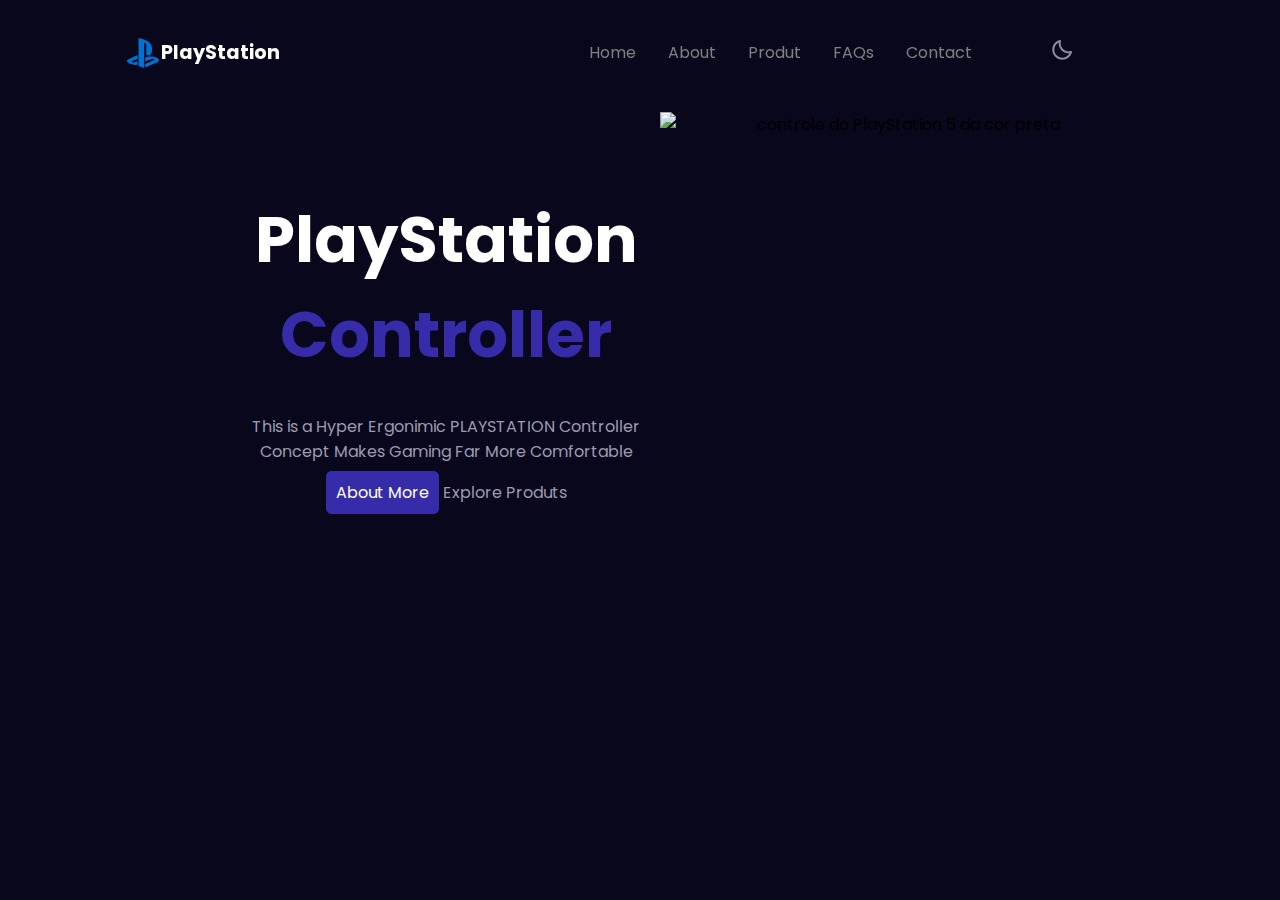
==== index.html @ 0c0d3b2f "Update index.html" ====
<!DOCTYPE html>
<html lang="pt-BR">
  <head>
    <meta charset="UTF-8" />
    <meta http-equiv="X-UA-Compatible" content="IE=edge" />
    <meta name="viewport" content="width=device-width, initial-scale=1.0" />

    <!------- CSS --------------->
    <link rel="stylesheet" href="assets/css/global/header.css">
    <link rel="stylesheet" href="assets/css/global/global.css">
    <link rel="stylesheet" href="assets/css/home/home.css">
    

    <!------- GOOGLE FONTS --------------->
    <link rel="preconnect" href="https://fonts.googleapis.com" />
    <link rel="preconnect" href="https://fonts.gstatic.com" crossorigin />
    <link
      href="https://fonts.googleapis.com/css2?family=Poppins:wght@400;500;600&display=swap"
      rel="stylesheet"
    />

    <!------- ICON UNICONS --------------->
    <link rel="stylesheet" href="https://unicons.iconscout.com/release/v4.0.0/css/line.css">

    <title>PlayStation</title>
  </head>
  <body>

   <!------- HEADER --------------->
    <header class="header">
      <nav id="nav">
      
      <div class="logo">
        <div id="menu-mobile">
          <img src="assets/images/menu-mobile.svg" alt="menu do dispositivo mobile">
        </div>
        <img class="logo-img" src="assets/images/logo.svg" alt="logo do PlayStation" />
        <h2 class="logo-titulo">PlayStation</h2>
      </div>
    
      <div class="menu">
        <ul class="links">
          <li class="nav-link"> <a href="#"> Home</li></a>
          <li class="nav-link"> <a href="#"> About</li></a>
          <li class="nav-link"> <a href="#"> Produt</li></a>
          <li class="nav-link"> <a href="#"> FAQs</li></a>
          <li class="nav-link"> <a href="#"> Contact</li></a>
          
          <div class="btn-dark-mode" >
             <img id="btn" src="assets/images/Dark.svg" alt="botão do dark mode"> 
          </div>
        </ul>
      </div>
    </nav>
    </header>

    <!----- MAIN ------->
    <main class="main">

     <!--------------- HOME ------------------------>
      <section class="home-container section grid">
        <div class="home-content">

          <div class="home-data">
            <h1 class="home-titulo">PlayStation <br>
              <span class="controller"> Controller</span></h1>
            <p class="home-description">This is a Hyper Ergonimic PLAYSTATION Controller <br> Concept Makes Gaming Far More Comfortable</p>
            <span class="controle superior">Compatible with Controller</span>

            <div class="home-button">
              <a class="btn-about-more" href="#">About More</a>
              <a class="btn-explore" href="#">Explore Produts <i class="uil uil-arrow-right"></i></a>
            </div>
          </div>
       

           <div class="home-data-img">
             <img class="home-img" src="assets/images/joystick.svg" alt="controle do PlayStation 5 da cor preta">

             <span class="controle inferior">Made of High Quality Silicone</span>
           </div>
        </div>

      </section>


    </main>
  </body>

  <!------- JS --------------->
  <script src="assets/js/main.js"></script>

</html>
---- assets/css/global/header.css ----
/*=============== NAV =======================*/
nav{
  float: right;
  position: fixed;
}

.logo{
  background: var(--background-menu-mobile);
}

.logo-titulo {
  display: none;
} 

.logo-img {
 margin: 1.6rem -1rem 1rem 1rem;
}

@media (max-width: 767px){
nav .menu {
  position: absolute;
  height: 100vh;
  width: 8.7rem;
  z-index: 100;
  background: var( --background-menu-mobile) ;
  text-align: center;
  display: none;
}
}

/*====== Show menu ========*/
#nav.active .menu{
  display: block;
}

#menu-mobile{
  width: 2rem;
  float: right;
  margin: 2rem;
}

.nav-link{
  margin: 2rem 0;
}

.links .btn-dark-mode {
  width: 2.5rem;
  margin: 3rem ;
}

.links a {
  color: var(--menu-text);
}

.links a:hover {
  color: var(--menu-color-hover);
}

/*====== dark-mode ========*/
#btn{
  cursor: pointer;
  color: var(--title-text);
}
---- assets/css/global/global.css ----
/* =========== RESET ============ */
*{
  margin: 0;
  padding: 0;
  box-sizing: border-box;
  font-family: 'Poppins', sans-serif;
}

html {
  scroll-behavior: smooth;
}

body{
 background-color: var(--background);
}

a{
  text-decoration: none;
}

ul{
  list-style: none;
}

.grid {
  display: grid;
  gap: 1.5rem;
}

.main{
  margin-left: 1.5rem;
  margin-right: 1.5rem;
}

section{
  justify-content: center;
}


/*============ VARIABLES ====================*/
:root{
  --background: hsl(245, 58%, 7%);
  --background-menu-mobile: hsl(246, 62%, 14%);
  --menu-text: hsl(0, 0%, 50%);
  --menu-color: hsl(0, 0%, 23%);
  --menu-color-hover: hsl(0, 0%, 100%);
  --title-color: hsl(0, 0%, 100%);
  --text-color: hsl(249, 12%, 65%);
  --buttom-color: hsl(249, 12%, 65%);
  --buttom-color-padding: hsl(245, 59%, 42%);

  /*======= MARGINS =========*/
  --mb-0-5: 0.5rem;
  --mb-0-25: 0.25rem;
  --mb-0-75: 0.75rem;
  --mb-1: 1rem;
  --mb-1-5: 1.5rem;
  --mb-2: 2rem;
  --mb-2-5: 2.5rem;
  --mb-3: 3rem;

}

.sun-theme{
  --background: hsl(0, 0%, 96%);
  --background-menu-mobile: hsl(0, 0%, 87%);
  --menu-text: hsl(0, 0%, 50%);
  --menu-color: hsl(0, 35%, 91%);
  --menu-color-hover: hsl(0, 0%, 0%);
  --title-color: hsl(0, 0%, 1%);
  --text-color: hsl(236, 7%, 48%);
  --buttom-color: hsl(236, 7%, 48%);
  --buttom-color-padding: hsl(245, 59%, 42%);
}
---- assets/css/home/home.css ----
@import url(/assets/css/global/header.css);
@import url(/assets/css/global/global.css);
@import url(/assets/css/global/footer.css);


/*=============== HOME =======================*/
.home-container{
  gap: 1rem;
  padding-top: 7rem;
}
  
.home-content{
text-align: center;
}

.home-titulo{
  color: var(--title-color);
  margin-bottom: var(--mb-2);
}

.home-titulo span{
  color: #362BA9;
}

.home-description{
  color: var(--text-color);
  margin-bottom: var(--mb-1);
}

.btn-about-more{
  padding: var(--mb-0-5);
  color: #ffff;
  background: #362BA9;
  border: 2px solid #362BA9;
  border-radius: 6px;
}

.btn-explore{
  color: var(--buttom-color);
}

.home-img{
  justify-content: center;
  text-align: center;
  width: 200px;
}

.controle{
  display: none;
}


/*=============== MEDIA QUERS =======================*/
@media (min-width: 768px) {
  #nav {
    top: 0;
    width: 100vw;
  }

  #menu-mobile {
    display: none;
  }

  .header #nav .menu {
    height: 1rem;
  }

  #nav {
    display: flex;
    justify-content: space-around;
  }

  .logo {
    display: inline-flex;
    flex-direction: row;
    justify-content: space-between;
    background: none;
    margin: 1rem;
  }

  .logo-img {
    width: 2rem;
    margin: -1.3rem;
  }

  .logo-titulo {
    display: block;
    font-size: 1.2rem;
    margin: 1.4rem;
    text-align: center;
    color: var(--title-color);
  }

  .links {
    display: flex;
    gap: 2rem;
    margin: 0.5rem;
  }

  .btn-dark-mode img {
    position: relative;
    top: -1rem;
  }

  /*============== HOME =======================*/
  .home-data {
    margin-left: 7rem;
    margin-top: 5rem;
    text-align: center;
  }

  .home-content{
    display: grid;
    grid-template-columns: repeat(2, 1fr);
  }

  .home-titulo {
    font-size: 4rem;
    text-align: center;
  }

  .controller{
    text-align: center;
  }


  .home-button {
    align-items: center;
    gap: 2rem;
  }

  .home-img {
    width: 30rem;
    height: 35rem;
    float: right;
  }

  /*.controle{
    display: block;
  }*/

  
}
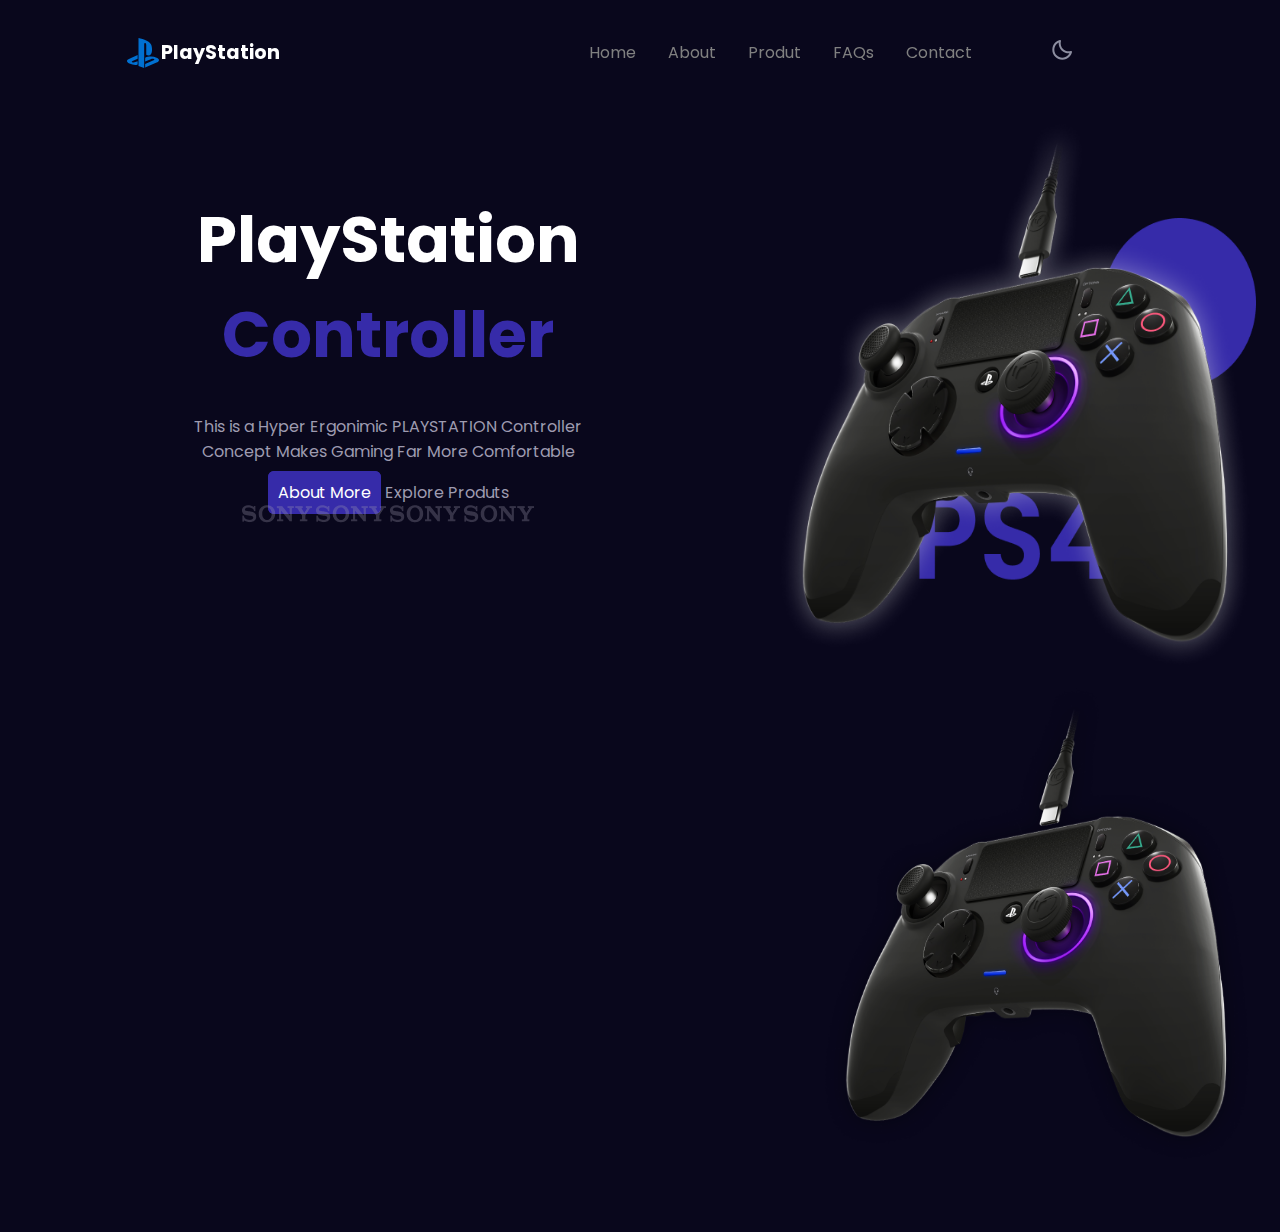
==== commit af392029: "Update index.html" ====
--- a/index.html
+++ b/index.html
@@ -1,5 +1,5 @@
 <!DOCTYPE html>
-<html lang="pt-BR">
+<html lang="en">
   <head>
     <meta charset="UTF-8" />
     <meta http-equiv="X-UA-Compatible" content="IE=edge" />
@@ -64,20 +64,29 @@
           <div class="home-data">
             <h1 class="home-titulo">PlayStation <br>
               <span class="controller"> Controller</span></h1>
-            <p class="home-description">This is a Hyper Ergonimic PLAYSTATION Controller <br> Concept Makes Gaming Far More Comfortable</p>
-            <span class="controle superior">Compatible with Controller</span>
+              <p class="home-description">This is a Hyper Ergonimic PLAYSTATION Controller <br> Concept Makes Gaming Far More Comfortable</p>
+              
+              <div class="home-button">
+                <a class="btn-about-more" href="#">About More</a>
+                <a class="btn-explore" href="#">Explore Produts <i class="uil uil-arrow-right"></i></a>
+              </div>
 
-            <div class="home-button">
-              <a class="btn-about-more" href="#">About More</a>
-              <a class="btn-explore" href="#">Explore Produts <i class="uil uil-arrow-right"></i></a>
+              <div class="sony">
+                <img src="assets/images/sony.png" alt="imagem do nome sony">
+                <img src="assets/images/sony.png" alt="imagem do nome sony">
+                <img src="assets/images/sony.png" alt="imagem do nome sony">
+                <img src="assets/images/sony.png" alt="imagem do nome sony">
+               </div>
+              
             </div>
-          </div>
-       
-
-           <div class="home-data-img">
-             <img class="home-img" src="assets/images/joystick.svg" alt="controle do PlayStation 5 da cor preta">
-
-             <span class="controle inferior">Made of High Quality Silicone</span>
+            
+            
+            <div class="home-data-img">
+              <img class="home-img desktop" src="assets/images/controller.png" alt="controle do PlayStation 4 da cor preta, versão desktop">
+              <img class="home-img mobile" src="assets/images/joystick.png" alt="controle do PlayStation 4 no cor preta, versão mobile">
+             
+             <span class="controle superior">Compatible with <br> Controller <div class="line1"></div><div class="circle1"></div></span>
+             <span class="controle inferior">Made of High <br> Quality Silicone<div class="line2"></div><div class="circle2"></div></span>
            </div>
         </div>
 
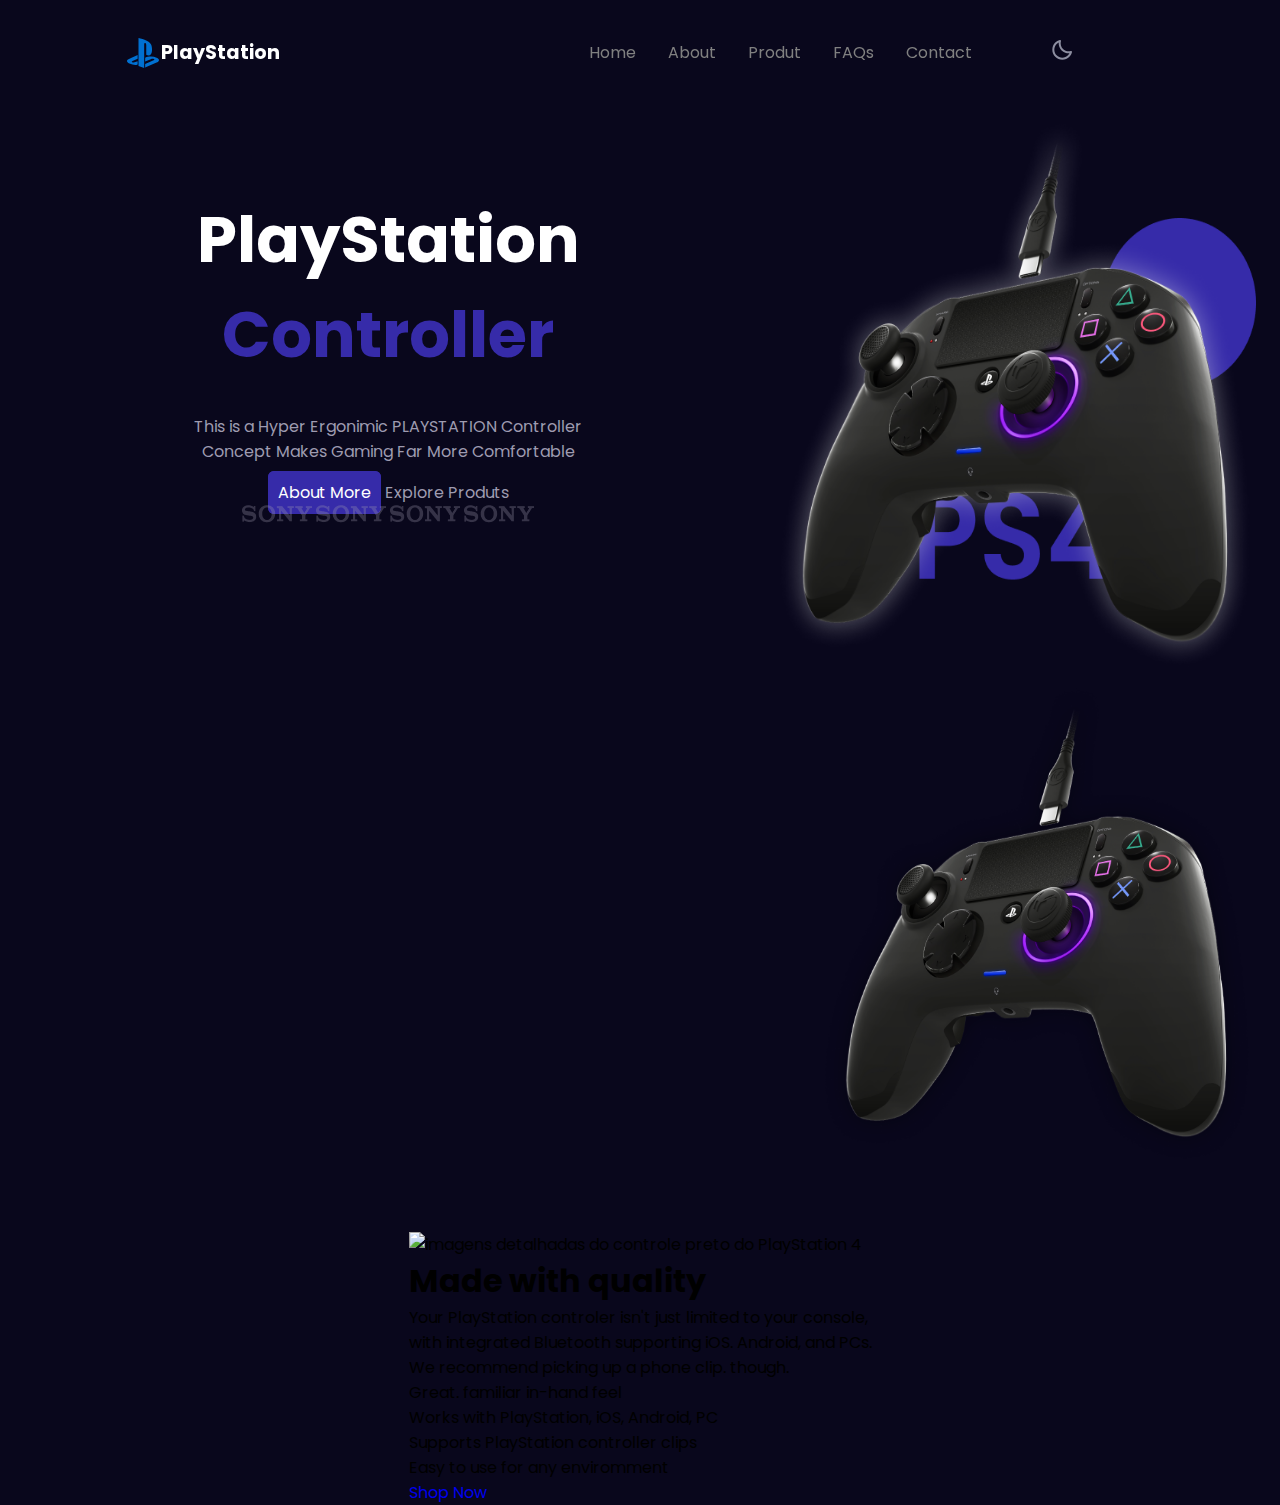
==== commit db076e4b: "Update index.html" ====
--- a/index.html
+++ b/index.html
@@ -10,7 +10,6 @@
     <link rel="stylesheet" href="assets/css/global/global.css">
     <link rel="stylesheet" href="assets/css/home/home.css">
     
-
     <!------- GOOGLE FONTS --------------->
     <link rel="preconnect" href="https://fonts.googleapis.com" />
     <link rel="preconnect" href="https://fonts.gstatic.com" crossorigin />
@@ -40,8 +39,8 @@
     
       <div class="menu">
         <ul class="links">
-          <li class="nav-link"> <a href="#"> Home</li></a>
-          <li class="nav-link"> <a href="#"> About</li></a>
+          <li class="nav-link"> <a href="#home"> Home</li></a>
+          <li class="nav-link"> <a href="#about"> About</li></a>
           <li class="nav-link"> <a href="#"> Produt</li></a>
           <li class="nav-link"> <a href="#"> FAQs</li></a>
           <li class="nav-link"> <a href="#"> Contact</li></a>
@@ -58,7 +57,7 @@
     <main class="main">
 
      <!--------------- HOME ------------------------>
-      <section class="home-container section grid">
+      <section class="home-container section grid" id="home">
         <div class="home-content">
 
           <div class="home-data">
@@ -67,7 +66,7 @@
               <p class="home-description">This is a Hyper Ergonimic PLAYSTATION Controller <br> Concept Makes Gaming Far More Comfortable</p>
               
               <div class="home-button">
-                <a class="btn-about-more" href="#">About More</a>
+                <a class="btn-about-more" href="#about">About More</a>
                 <a class="btn-explore" href="#">Explore Produts <i class="uil uil-arrow-right"></i></a>
               </div>
 
@@ -77,8 +76,7 @@
                 <img src="assets/images/sony.png" alt="imagem do nome sony">
                 <img src="assets/images/sony.png" alt="imagem do nome sony">
                </div>
-              
-            </div>
+         </div>
             
             
             <div class="home-data-img">
@@ -89,9 +87,31 @@
              <span class="controle inferior">Made of High <br> Quality Silicone<div class="line2"></div><div class="circle2"></div></span>
            </div>
         </div>
-
       </section>
 
+      <!--------------- ABOUT ------------------------>
+      <section class="about-container section grid" id="about">
+        <div class="about-content">
+
+          <div class="data-about-img">
+            <img class="about-img" src="assets/images/about-img.png" alt="imagens detalhadas do controle preto do PlayStation 4">
+          </div>
+
+          <div class="about-data">
+            <h1 class="about-title">Made with <span class="quality">quality</span></h1>
+            <p class="about-description">Your PlayStation controler isn't just limited to your console, <br> with integrated Bluetooth supporting iOS. Android, and PCs. <br> We recommend picking up a phone clip. though.</p>
+
+            <ul class="about-list">
+              <li>Great. familiar in-hand feel</li>
+              <li>Works with PlayStation, iOS, Android, PC </li>
+              <li>Supports PlayStation controller clips</li>
+              <li>Easy to use for any enviromment</li>
+            </ul>
+
+            <div class="button-about"><a href="#">Shop Now <i class="uil uil-arrow-right btn"></i></a></div>
+          </div>
+        </div>
+      </section>
 
     </main>
   </body>
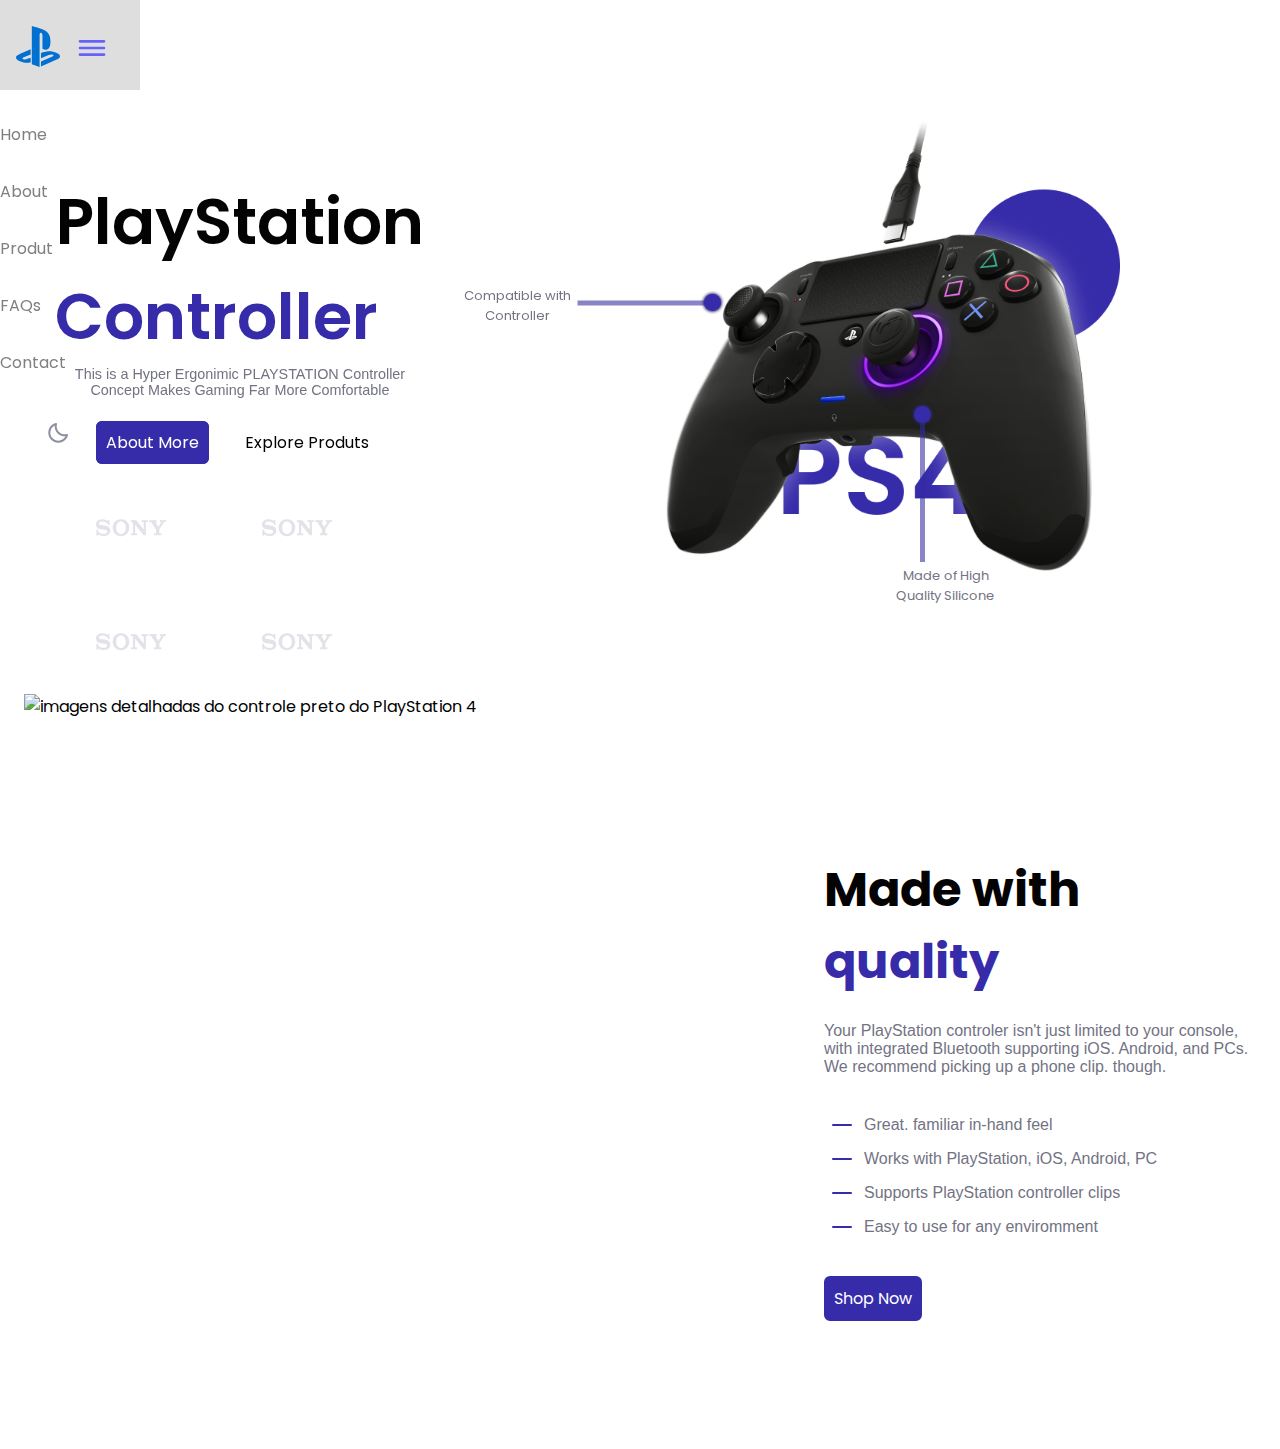
==== commit 9794c379: "Update index.html" ====
--- a/index.html
+++ b/index.html
@@ -22,6 +22,7 @@
     <link rel="stylesheet" href="https://unicons.iconscout.com/release/v4.0.0/css/line.css">
 
     <title>PlayStation</title>
+    <link rel="icon" href="assets/images/logo.svg">
   </head>
   <body>
 
@@ -90,7 +91,7 @@
       </section>
 
       <!--------------- ABOUT ------------------------>
-      <section class="about-container section grid" id="about">
+      <section class="about-container section grid">
         <div class="about-content">
 
           <div class="data-about-img">
@@ -113,6 +114,8 @@
         </div>
       </section>
 
+      <!--------------- PRODUCT ------------------------>
+
     </main>
   </body>
 
--- a/assets/css/global/global.css
+++ b/assets/css/global/global.css
@@ -34,22 +34,36 @@
   margin-right: 1.5rem;
 }
 
-section{
+.section{
   justify-content: center;
+  margin-bottom: 8rem;
 }
+
 
 
 /*============ VARIABLES ====================*/
 :root{
-  --background: hsl(245, 58%, 7%);
-  --background-menu-mobile: hsl(246, 62%, 14%);
+  --header-height: 4.5rem;
+
+  --background: hsl(0, 0%, 100%);
+  --background-menu-mobile: hsl(0, 0%, 87%);
   --menu-text: hsl(0, 0%, 50%);
-  --menu-color: hsl(0, 0%, 23%);
-  --menu-color-hover: hsl(0, 0%, 100%);
-  --title-color: hsl(0, 0%, 100%);
-  --text-color: hsl(249, 12%, 65%);
-  --buttom-color: hsl(249, 12%, 65%);
-  --buttom-color-padding: hsl(245, 59%, 42%);
+  --menu-color: hsl(0, 35%, 91%);
+  --menu-color-hover: hsl(0, 0%, 0%);
+  --title-color: hsl(0, 0%, 1%);
+  --text-color: hsl(236, 7%, 48%); 
+  --button-color: hsl(236, 7%, 48%);
+  --button-color-span: hsl(245, 59%, 42%);
+ 
+
+  /*======= FONTS =========*/
+  --tittle-font: 'Poppins', sans-serif;
+  --text-font: 'Roboto', sans-serif;
+
+  /*====== FONTS PESO =======*/
+  --font-regular: 400;
+  --font-medium: 500;
+  --font-semi-bold: 600;
 
   /*======= MARGINS =========*/
   --mb-0-5: 0.5rem;
@@ -60,19 +74,20 @@
   --mb-2: 2rem;
   --mb-2-5: 2.5rem;
   --mb-3: 3rem;
+  --mb-4: 4rem;
 
 }
 
-.sun-theme{
-  --background: hsl(0, 0%, 96%);
-  --background-menu-mobile: hsl(0, 0%, 87%);
+.dark-theme{
+  --background: hsl(245, 58%, 7%);
+  --background-menu-mobile: hsl(246, 62%, 14%);
   --menu-text: hsl(0, 0%, 50%);
-  --menu-color: hsl(0, 35%, 91%);
-  --menu-color-hover: hsl(0, 0%, 0%);
-  --title-color: hsl(0, 0%, 1%);
-  --text-color: hsl(236, 7%, 48%);
-  --buttom-color: hsl(236, 7%, 48%);
-  --buttom-color-padding: hsl(245, 59%, 42%);
+  --menu-color: hsl(0, 0%, 23%);
+  --menu-color-hover: hsl(0, 0%, 100%);
+  --title-color: hsl(0, 0%, 100%);
+  --text-color: hsl(249, 12%, 65%);
+  --buttom-color: hsl(249, 12%, 65%);
+  --buttom-color-span: hsl(245, 59%, 42%);
 }
 
 
--- a/assets/css/home/home.css
+++ b/assets/css/home/home.css
@@ -6,138 +6,405 @@
 /*=============== HOME =======================*/
 .home-container{
   gap: 1rem;
-  padding-top: 7rem;
+  padding-top: 5.9rem;
 }
   
 .home-content{
-text-align: center;
+  text-align: center;
+  position: relative;
 }
 
 .home-titulo{
+  font-size: 2rem;
+  font-family: var(--tittle-font);
+  font-weight: var(--font-semi-bold);
   color: var(--title-color);
   margin-bottom: var(--mb-2);
 }
 
 .home-titulo span{
-  color: #362BA9;
+  color: var(--button-color-span);
+}
+
+.circle-titulo{
+  display: none;
 }
 
 .home-description{
+  font-size: 1rem;
+  font-family: var(--text-font);
+  font-weight: var(--font-regular);
   color: var(--text-color);
-  margin-bottom: var(--mb-1);
+  margin-bottom: var(--mb-2);
+  text-align: center;
 }
 
 .btn-about-more{
   padding: var(--mb-0-5);
   color: #ffff;
-  background: #362BA9;
-  border: 2px solid #362BA9;
-  border-radius: 6px;
+  background: var(--button-color-span);
+  border: 2px solid var(--button-color-span);
+  border-radius: 6px; 
+}
+
+.btn-about-more:hover{
+  background: #5f52f1;
+  border-color: #5f52f0;
 }
 
 .btn-explore{
   color: var(--buttom-color);
+  margin-left: 1rem;
+}
+
+.sony{
+  position: absolute;
+  margin-left: 4rem;
+  text-align: center;
+  margin-top: 3rem;
+  display: grid;
+  grid-template-columns: repeat(2, 1fr);
+  gap: 4rem;
+  z-index: -1;
 }
 
 .home-img{
+  margin-top: 10rem;
   justify-content: center;
   text-align: center;
   width: 200px;
 }
 
+.desktop{
+  display: none;
+}
+
+.ps4-img{
+  display: none;
+}
+
 .controle{
   display: none;
 }
 
+/*=============== ABOUT =======================*/
+.about-content{
+  margin-top: 8rem;
+}
+
+.about-img{
+  display: none;
+}
+
+.about-title{
+  font-size: 2rem;
+  font-family: var(--font-semi-bold);
+  color: var(--title-color);
+  margin-bottom: var(--mb-1-5);
+}
+
+.about-title span{
+  color: var(--button-color-span);
+}
+
+.about-description{
+  color: var(--text-color);
+  font-size: 1rem;
+  font-weight: var(--font-regular);
+  font-family: var(--text-font);
+}
+
+.about-list{
+  margin: var(--mb-2-5) 0;
+  font-size: .9rem;
+  margin-left: 2.5rem;
+}
+
+.about-list li{
+  margin-bottom: 1rem;
+  position: relative;
+  color: var(--text-color);
+  font-weight: var(--font-medium);
+  font-family: var(--text-font);
+}
+
+.about-list li::before{
+  content: '';
+  display: inline-block;
+  position: absolute;
+  left: -2rem;
+  top: .5rem;
+  width: 20px;
+  height: 2px; 
+  background: var(--button-color-span);
+  border-radius: 5px;
+}
+
+.button-about{
+  padding: var(--mb-0-5);
+  background: var(--button-color-span);
+  border: 2px solid var(--button-color-span);
+  border-radius: 6px; 
+  display: inline-block;
+}
+
+.button-about a{
+  color: #ffff;
+}
+
+.button-about:hover{
+  background: #5f52f1;
+  border-color: #5f52f0;
+}
 
 /*=============== MEDIA QUERS =======================*/
+
+@media (min-width: 568px){
+  .home-titulo{
+    font-size: 3rem;
+    font-family: var(--font-semi-bold);
+  }
+
+  .home-description{
+    font-size: 1rem;
+  }
+  .home-img{
+    width: 20rem;
+  }
+
+  .about-title{
+    font-size: 2.5rem;
+  }
+
+
+}
+
 @media (min-width: 768px) {
-  #nav {
-    top: 0;
-    width: 100vw;
-  }
-
-  #menu-mobile {
-    display: none;
-  }
-
-  .header #nav .menu {
-    height: 1rem;
-  }
-
-  #nav {
-    display: flex;
-    justify-content: space-around;
-  }
-
-  .logo {
-    display: inline-flex;
-    flex-direction: row;
-    justify-content: space-between;
-    background: none;
-    margin: 1rem;
-  }
-
-  .logo-img {
-    width: 2rem;
-    margin: -1.3rem;
-  }
-
-  .logo-titulo {
-    display: block;
-    font-size: 1.2rem;
-    margin: 1.4rem;
-    text-align: center;
-    color: var(--title-color);
-  }
-
-  .links {
-    display: flex;
-    gap: 2rem;
-    margin: 0.5rem;
-  }
-
-  .btn-dark-mode img {
-    position: relative;
-    top: -1rem;
-  }
 
   /*============== HOME =======================*/
-  .home-data {
-    margin-left: 7rem;
-    margin-top: 5rem;
-    text-align: center;
-  }
-
   .home-content{
     display: grid;
+    grid-template-columns: repeat(2, 1fr); 
+  }
+
+  .home-data {
+    justify-content: flex-start;
+    margin-top: 5rem;
+    position: relative;
+  }
+
+  .home-titulo {
+    font-size: 3.5rem;
+    text-align: center;
+    margin-bottom: .1rem;
+  }
+
+  .controller{
+    margin-left: -3rem;
+  }
+
+  .home-description{
+    font-size: .9rem;
+  }
+
+  .btn-explore {
+    padding: 1rem;
+    gap: 2rem;
+  }
+
+  .btn-explore:hover{
+    color: var(--button-color-span);
+  }
+
+  .sony{
+    position: absolute;
+    text-align: center;
+    margin-top: 4rem;
+    display: grid;
     grid-template-columns: repeat(2, 1fr);
-  }
-
-  .home-titulo {
+    gap: 4rem;
+  }
+
+  .desktop{
+    display: block;
+  }
+
+  .mobile{
+    display: none;
+  }
+
+  .home-data-img{
+    position: relative;
+  }
+
+  .home-img {
+    margin-top: 0;
+    width: 26rem;
+    position: relative;
+  }
+
+  .superior{
+    top: 10rem;
+    left: -12rem;
+    color: var(--text-color);
+    padding-left: 10rem;
+    font-size: xx-small;
+    position: absolute;
+  }
+
+  .line1{  
+    position: absolute;
+    width: 5px;
+    height: 60px;
+    left: 16rem;
+    top: -.7rem;
+    background: rgba(51, 41, 160, 0.582);
+    transform: matrix(0, -1, -1, 0, 0, 0);
+  }
+
+  .circle1{
+    content: '';
+    position: absolute;
+    width: 17px;
+    height: 17px;
+    left: 17rem;
+    top: .6rem;
+    border-radius: 50%;
+    background: #362BA9;
+    box-shadow: 0px 0px 3px 1px #302A6F;
+  }
+
+  .inferior{
+    margin-left: 16rem;
+    margin-top: -2rem;
+    color: var(--text-color);
+    font-size: xx-small;
+    position: absolute;
+  }
+
+  .line2{  
+    position: absolute;
+    width: 5px;
+    height: 150px;
+    left: 1.5rem;
+    top: -9.6rem;
+    background: rgba(51, 41, 160, 0.582);
+    transform: matrix(0, -1, -1, 0, 0);
+  }
+
+  .circle2{
+    content: '';
+    position: absolute;
+    width: 17px;
+    height: 17px;
+    left: 1.15rem;
+    top: -10rem;
+    border-radius: 50%;
+    background: #362BA9;
+    box-shadow: 0px 0px 3px 1px #302A6F;
+  }
+
+  .controle{
+    display: block;
+  }
+
+ /*============== ABOUT =======================*/
+  .about-content{
+    display: grid;
+    grid-template-columns: repeat(2, 1fr);
+  }
+
+  .about-title{
+    font-size: 3rem;
+  }
+
+  .about-img{
+    display: block;
+    width: 26rem;
+  }
+
+  
+}
+
+@media (min-width: 1200px){
+  .home-data {
+    justify-content: flex-start;
+    margin-top: 5rem;
+    margin-left: -20rem;
+  }
+
+  .home-titulo{
     font-size: 4rem;
+  }
+
+  .sony{
+    position: absolute;
     text-align: center;
-  }
-
-  .controller{
-    text-align: center;
-  }
-
-
-  .home-button {
-    align-items: center;
-    gap: 2rem;
-  }
+    margin-top: 4rem;
+    left: 12rem;
+    display: grid;
+    grid-template-columns: repeat(2, 1fr);
+    gap: 6rem;
+  }
+
 
   .home-img {
     width: 30rem;
-    height: 35rem;
-    float: right;
-  }
-
-  /*.controle{
-    display: block;
-  }*/
-
+    position: relative;
+  }
+
+  .superior{
+    top: 12rem;
+    left: -21rem;
+    font-size: small;
+  }
+
+  .inferior{
+    font-size: small;
+  }
   
-}+  .line1{  
+    width: 5px;
+    height: 130px;
+    left: 21rem;
+    top: -3rem;
+    background: rgba(51, 41, 160, 0.582);
+    transform: matrix(0, -1, -1, 0, 0, 0);
+  }
+
+  .circle1{
+    content: '';
+    position: absolute;
+
+    width: 17px;
+    height: 17px;
+    left: 25rem;
+    top: .5rem;
+
+    border-radius: 50%;
+    background: #362BA9;
+    box-shadow: 0px 0px 3px 1px #302A6F;
+  }
+
+
+  .about-title{
+    font-size: 3rem;
+  }
+
+  .about-description{
+    font-size: 1rem;
+  }
+
+  .about-list{
+    font-size: 1rem;
+    font-weight: var(--font-semi-bold);
+  }
+
+  .about-img{
+    width: 50rem;
+    margin-top: -10rem;
+  }
+
+ 
+}
+
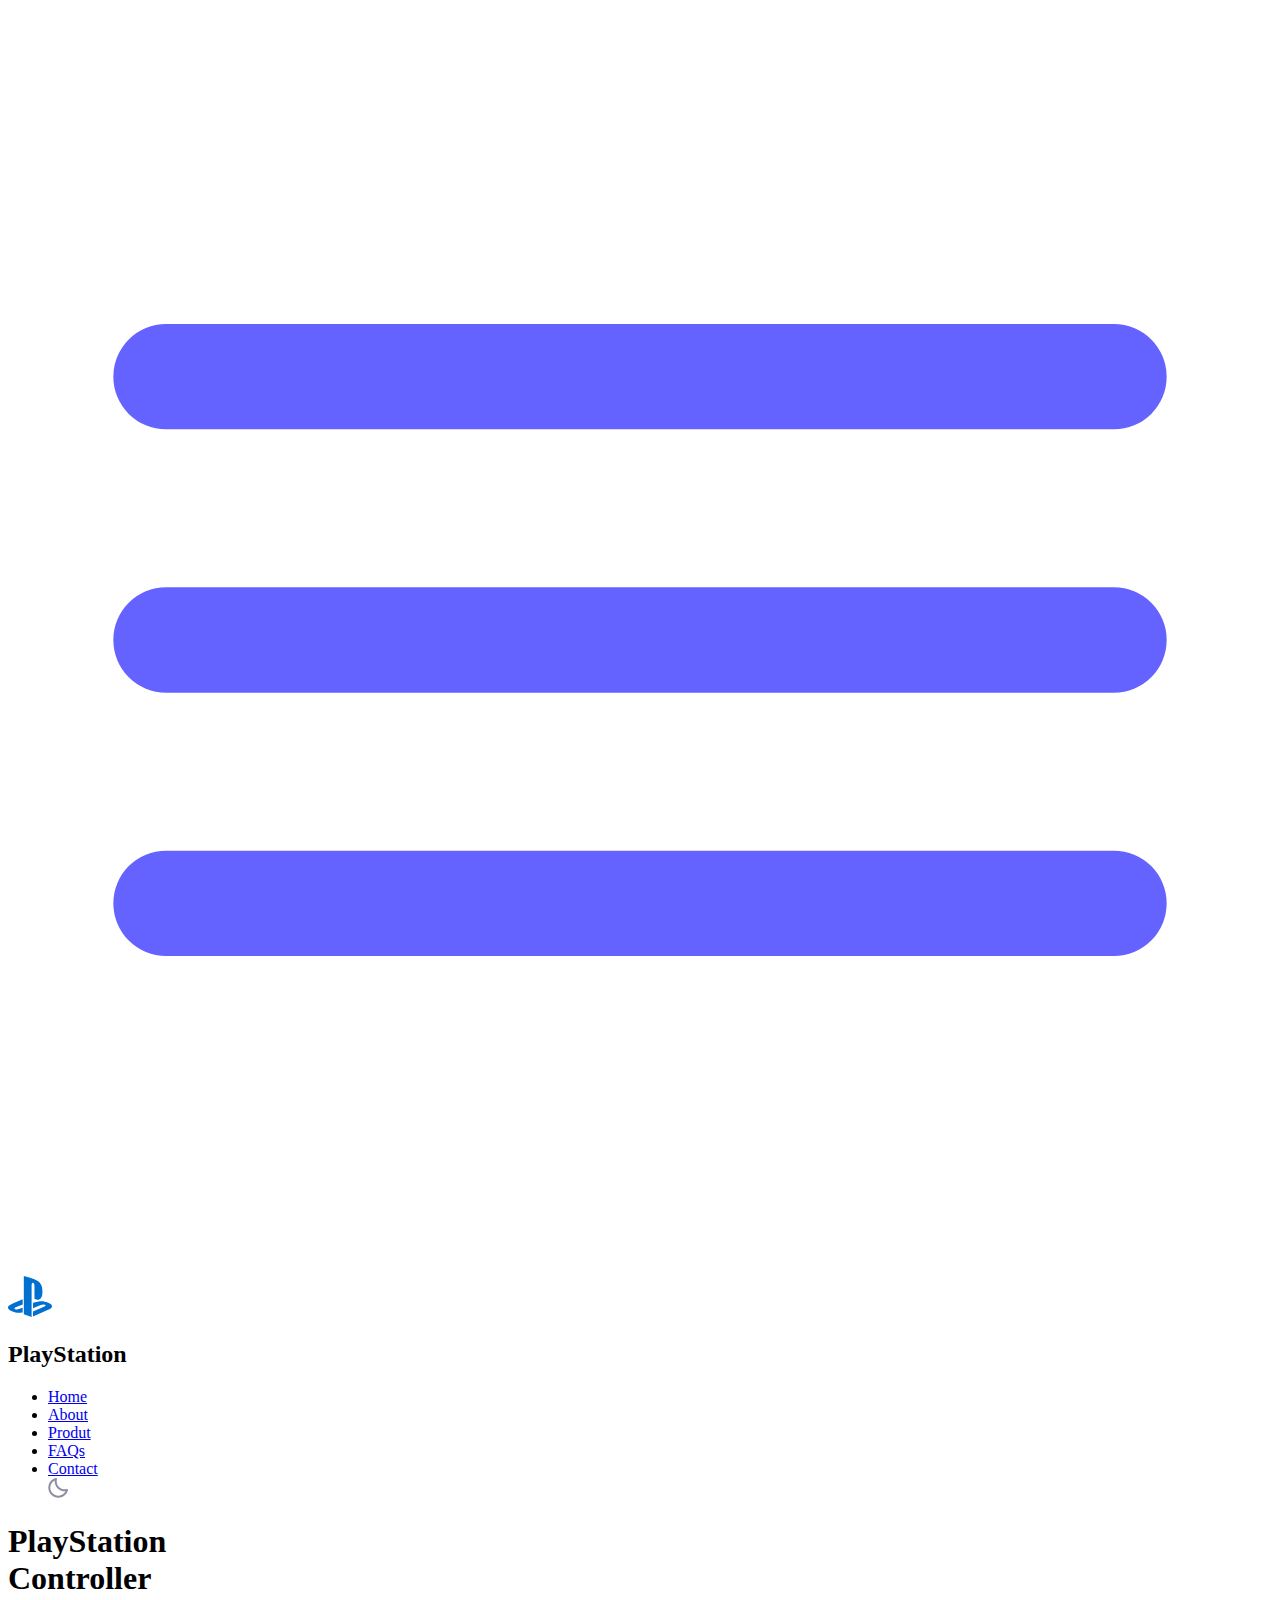
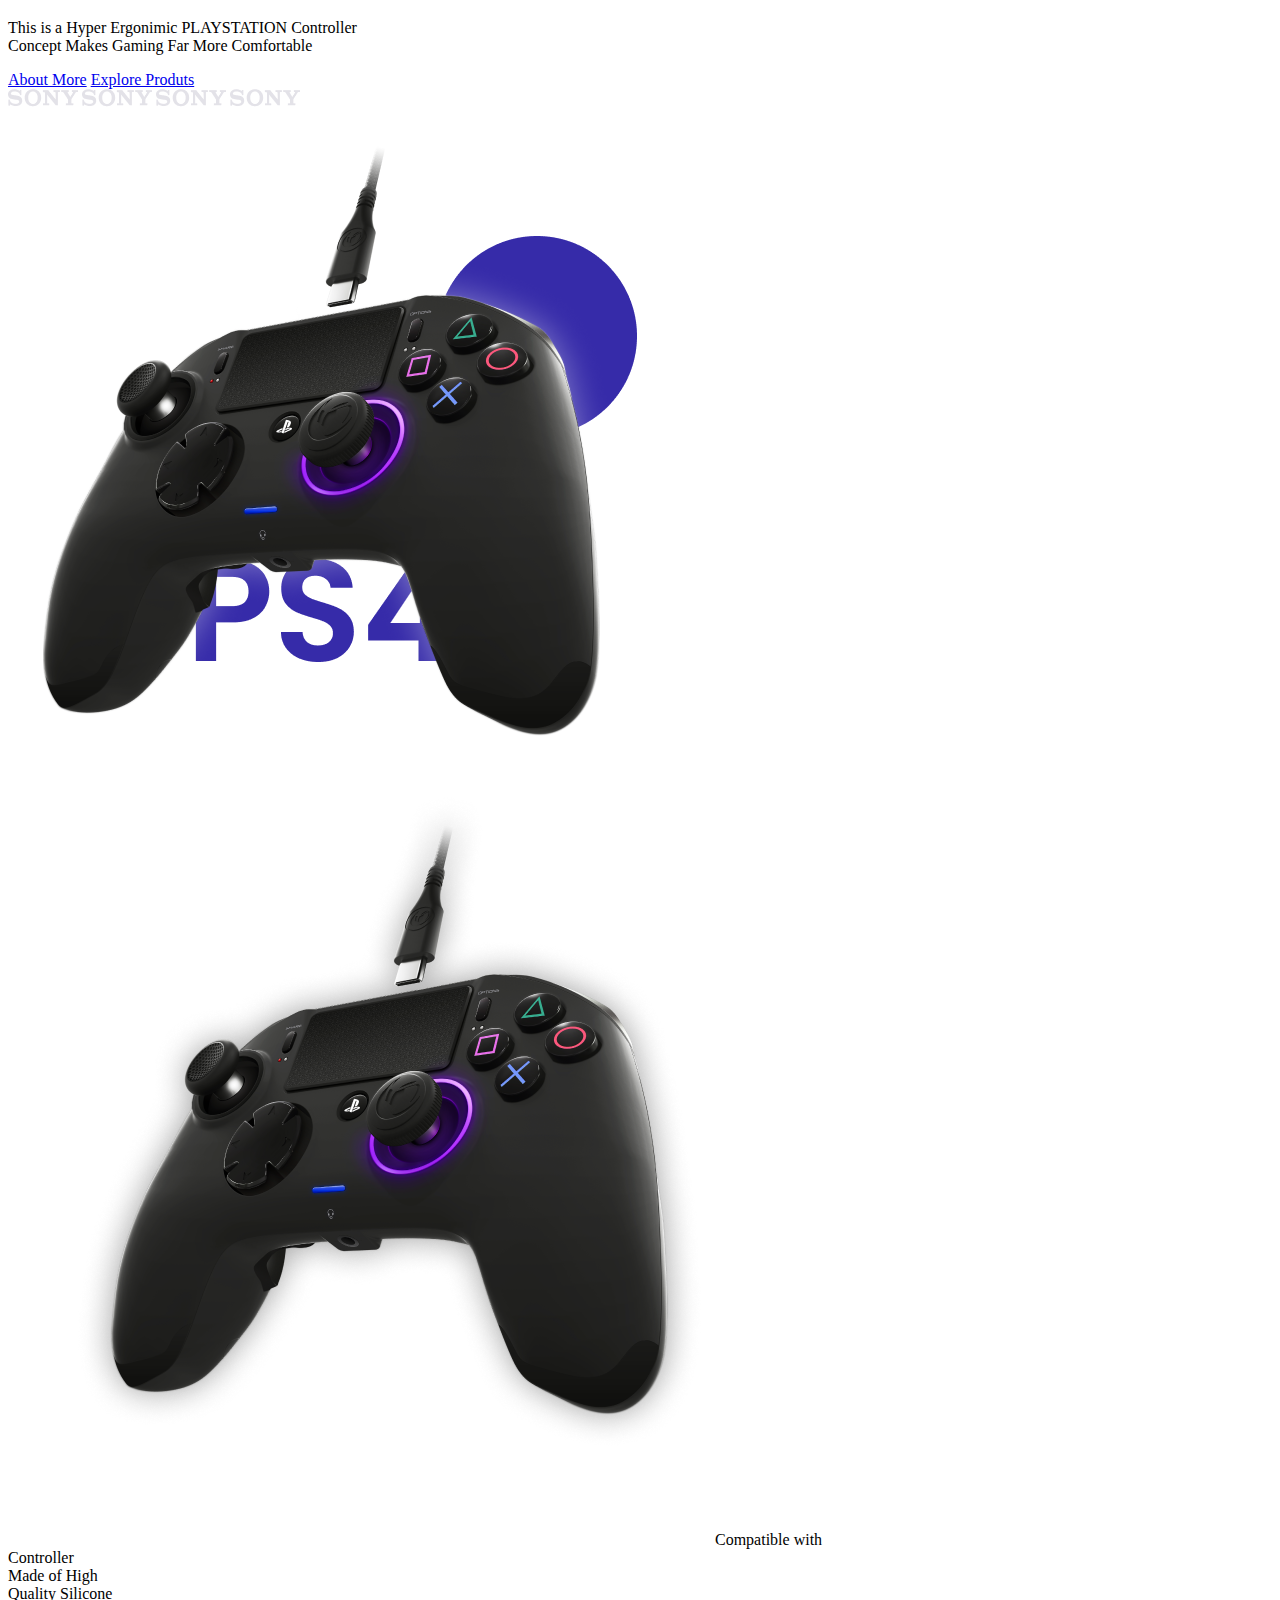
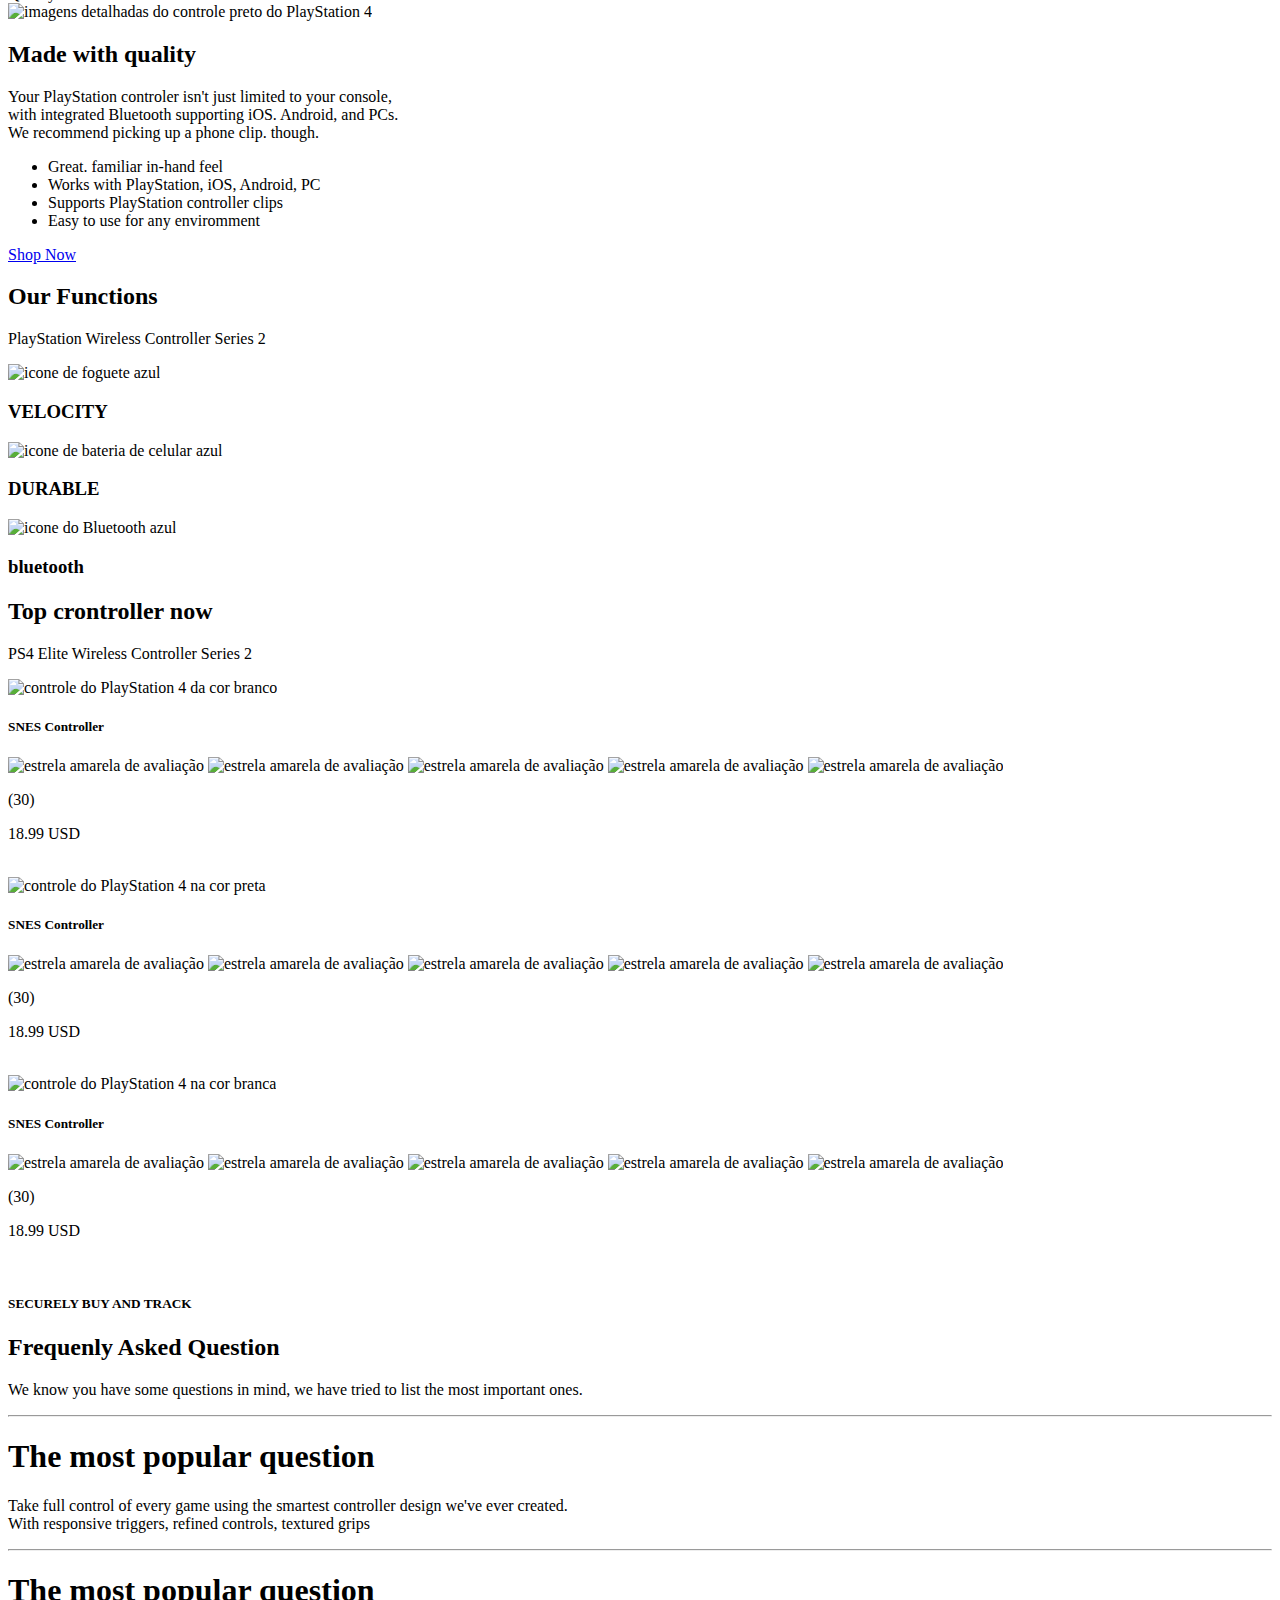
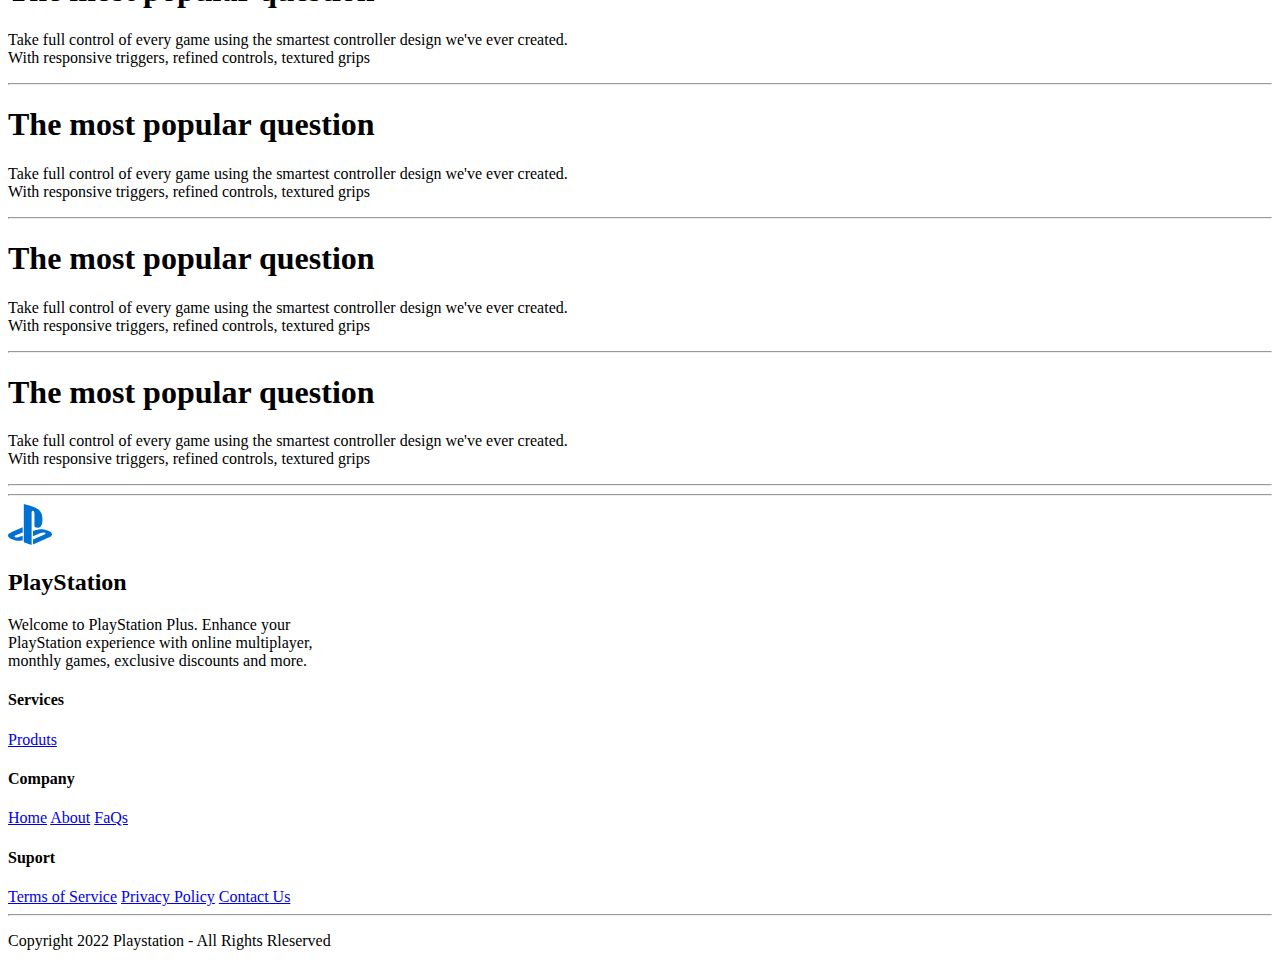
==== commit 52c81c2a: "Update index.html" ====
--- a/index.html
+++ b/index.html
@@ -6,9 +6,7 @@
     <meta name="viewport" content="width=device-width, initial-scale=1.0" />
 
     <!------- CSS --------------->
-    <link rel="stylesheet" href="assets/css/global/header.css">
-    <link rel="stylesheet" href="assets/css/global/global.css">
-    <link rel="stylesheet" href="assets/css/home/home.css">
+    <link rel="stylesheet" href="assets/css/style.css">
     
     <!------- GOOGLE FONTS --------------->
     <link rel="preconnect" href="https://fonts.googleapis.com" />
@@ -32,7 +30,7 @@
       
       <div class="logo">
         <div id="menu-mobile">
-          <img src="assets/images/menu-mobile.svg" alt="menu do dispositivo mobile">
+          <img class="menu-mobile" src="assets/images/menu-mobile.svg" alt="menu do dispositivo mobile">
         </div>
         <img class="logo-img" src="assets/images/logo.svg" alt="logo do PlayStation" />
         <h2 class="logo-titulo">PlayStation</h2>
@@ -43,7 +41,7 @@
           <li class="nav-link"> <a href="#home"> Home</li></a>
           <li class="nav-link"> <a href="#about"> About</li></a>
           <li class="nav-link"> <a href="#"> Produt</li></a>
-          <li class="nav-link"> <a href="#"> FAQs</li></a>
+          <li class="nav-link"> <a href="#faq"> FAQs</li></a>
           <li class="nav-link"> <a href="#"> Contact</li></a>
           
           <div class="btn-dark-mode" >
@@ -54,16 +52,16 @@
     </nav>
     </header>
 
-    <!----- MAIN ------->
+    <!------- MAIN --------------->
     <main class="main">
 
      <!--------------- HOME ------------------------>
-      <section class="home-container section grid" id="home">
+      <section class="home-container section grid" id="home"> 
         <div class="home-content">
 
           <div class="home-data">
-            <h1 class="home-titulo">PlayStation <br>
-              <span class="controller"> Controller</span></h1>
+            <h1 class="home-titulo section-title">PlayStation <br>
+              <span class="controller section-span"> Controller</span></h1>
               <p class="home-description">This is a Hyper Ergonimic PLAYSTATION Controller <br> Concept Makes Gaming Far More Comfortable</p>
               
               <div class="home-button">
@@ -99,7 +97,7 @@
           </div>
 
           <div class="about-data">
-            <h1 class="about-title">Made with <span class="quality">quality</span></h1>
+            <h2 class="about-title section-title">Made with <span class="section-span">quality</span></h2>
             <p class="about-description">Your PlayStation controler isn't just limited to your console, <br> with integrated Bluetooth supporting iOS. Android, and PCs. <br> We recommend picking up a phone clip. though.</p>
 
             <ul class="about-list">
@@ -115,8 +113,196 @@
       </section>
 
       <!--------------- PRODUCT ------------------------>
-
+      <section class="functions-container section grid">
+        <div class="function-content">
+          <h2 class="function-title section-title">Our <span class="section-span">Functions</span></h2>
+          <p class="function-description">PlayStation Wireless Controller Series 2</p>
+
+          <div class="card-content">
+            <div class="card">
+              <img src="assets/images/bx-rocket.png" alt="icone de foguete azul">
+              <h3>VELOCITY</h3>
+              <div class="line-function"></div><div class="circle-function"></div>
+            </div>
+
+            <div class="card">
+              <img src="assets/images/bxs-battery-charging.png" alt="icone de bateria de celular azul">
+              <h3>DURABLE</h3>
+              <div class="line-function"></div><div class="circle-function"></div>
+            </div>
+
+            <div class="card">
+              <img src="assets/images/bx-bluetooth.png" alt="icone do Bluetooth azul">
+              <h3>bluetooth</h3>
+              <div class="line-function"></div><div class="circle-function"></div>
+            </div>
+          </div>
+        </div>
+      </section>
+
+      <!--------------- TOP ------------------------>
+      <section class="top section grid">
+        <div class="top-content">
+          <h2 class="top-title section-title">Top crontroller <span class="section-span">now</span></h2>
+          <p class="top-description">PS4 Elite Wireless Controller Series 2</p>
+
+          <div class="top-content-card">
+
+           <div class="top-card">
+             <div class="border-top"></div>
+             <img class="img-controller-top" src="assets/images/Controller-1.png" alt="controle do PlayStation 4 da cor branco">
+             <h5>SNES Controller</h5>
+             <div class="estrela">
+               <img src="assets/images/estrela.png" alt="estrela amarela de avaliação">
+               <img src="assets/images/estrela.png" alt="estrela amarela de avaliação">
+               <img src="assets/images/estrela.png" alt="estrela amarela de avaliação">
+               <img src="assets/images/estrela.png" alt="estrela amarela de avaliação">
+               <img src="assets/images/estrela.png" alt="estrela amarela de avaliação">
+               <p>(30)</p>
+             </div>
+             <p class="top-money">18.99 USD</p>
+             <div><a class="cart" href="#"><img src="assets/images/cart.png" alt=""></a></div>
+            </div>
+
+            <div class="top-card">
+              <div class="border-top"></div>
+              <img class="img-controller-top card-controle" src="assets/images/Controller-2.png" alt="controle do PlayStation 4 na cor preta">
+              <h5>SNES Controller</h5>
+              <div class="estrela">
+                <img src="assets/images/estrela.png" alt="estrela amarela de avaliação">
+                <img src="assets/images/estrela.png" alt="estrela amarela de avaliação">
+                <img src="assets/images/estrela.png" alt="estrela amarela de avaliação">
+                <img src="assets/images/estrela.png" alt="estrela amarela de avaliação">
+                <img src="assets/images/estrela.png" alt="estrela amarela de avaliação">
+               <p>(30)</p>
+              </div>
+              <p class="top-money">18.99 USD</p>
+              <div><a class="cart" href="#"><img src="assets/images/cart.png" alt=""></a></div>
+            </div>
+
+            <div class="top-card">
+              <div class="border-top"></div>
+              <img class="img-controller-top" src="assets/images/Controller-3.png" alt="controle do PlayStation 4 na cor branca">
+              <h5>SNES Controller</h5>
+              <div class="estrela">
+                <img src="assets/images/estrela.png" alt="estrela amarela de avaliação">
+                <img src="assets/images/estrela.png" alt="estrela amarela de avaliação">
+                <img src="assets/images/estrela.png" alt="estrela amarela de avaliação">
+                <img src="assets/images/estrela.png" alt="estrela amarela de avaliação">
+                <img src="assets/images/estrela.png" alt="estrela amarela de avaliação">
+               <p>(30)</p>
+              </div>
+              <p class="top-money">18.99 USD</p>
+              <div><a class="cart" href="#"><img src="assets/images/cart.png" alt=""></a></div>
+            </div>
+
+
+          </div>
+        </div>
+      </section>
+
+      <!--------------- FAQ ------------------------>
+      <section class="faq faq-container section grid" id="faq">
+        <h5 class="sub-title">SECURELY BUY AND TRACK</h5>
+        <h2 class="faq-title section-title">Frequenly Asked <span class="section-span">Question</span>
+        </h2>
+        <p class="faq-description">We know you have some questions in mind, we have tried to list the most important ones.</p>
+
+        <div class="faq-content">
+        
+            <div class="faq-one">
+              <hr class="hr-line">
+              <h1 class="faq-page">The most popular question</h1>
+
+              <div class="faq-body">
+                  <p>Take full control of every game using the smartest controller design we've ever created. <br> 
+                  With responsive triggers, refined controls, textured grips</p>
+              </div>
+          </div>
+          <hr class="hr-line">
+          <div class="faq-two">
+              <h1 class="faq-page">The most popular question</h1>
+
+              <div class="faq-body">
+                <p>Take full control of every game using the smartest controller design we've ever created. <br> 
+                  With responsive triggers, refined controls, textured grips</p>
+              </div>
+          </div>
+          <hr class="hr-line">
+          <div class="faq-three">  
+          <h1 class="faq-page">The most popular question</h1>
+  
+              <div class="faq-body">
+                <p>Take full control of every game using the smartest controller design we've ever created. <br> 
+                  With responsive triggers, refined controls, textured grips</p>
+              </div>
+            </div>
+            <hr class="hr-line">
+            <div class="faq-three">  
+              <h1 class="faq-page">The most popular question</h1>
+      
+                  <div class="faq-body">
+                    <p>Take full control of every game using the smartest controller design we've ever created. <br> 
+                      With responsive triggers, refined controls, textured grips</p>
+                  </div>
+                </div>
+                <hr class="hr-line">
+                <div class="faq-three">  
+                  <h1 class="faq-page">The most popular question</h1>
+          
+                      <div class="faq-body">
+                        <p>Take full control of every game using the smartest controller design we've ever created. <br> 
+                          With responsive triggers, refined controls, textured grips</p>
+                      </div>
+                    </div>
+              <hr class="hr-line">
+       </div>
+      </section>
     </main>
+    
+   <!------- FOOTER --------------->
+   <footer class="footer">
+     <section class="section grid footer-container ">
+      <hr class="hr-line">
+
+      <div class="footer-content">
+        <div class="left-footer">
+          <div class="logo-footer">
+            <img class="logo-img" src="assets/images/logo.svg" alt="logo do PlayStation" />
+            <h2 class="logo-titulo">PlayStation</h2>
+            <p class="footer-description">Welcome to PlayStation Plus. Enhance your <br>   PlayStation experience with online multiplayer, <br> monthly games, exclusive   discounts and more.</p>
+         </div>
+           <div class="social">
+            <a href="https://github.com/EvanderInacio" target="_blank"><i class="uil uil-github"></i></a>
+            <a href="https://www.linkedin.com/in/evander-inacio/" target="_blank"><i class="uil uil-linkedin-alt"></i></a>
+            <a href="#"><i class="uil uil-instagram"></i></a>
+          </div>
+       </div>
+
+       <div class="right-footer">
+          <div class="services"> 
+            <h4 class="footer-h4">Services</h4>
+            <a class="footer-a" href="#">Produts</a>
+          </div>
+          <div class="company">
+            <h4 class="footer-h4">Company</h4>
+            <a class="footer-a" href="#home">Home</a>
+            <a class="footer-a" href="#">About</a>
+            <a class="footer-a" href="#faq">FaQs</a>
+          </div>
+          <div class="suport">
+            <h4 class="footer-h4">Suport</h4>
+            <a class="footer-a" href="#">Terms of Service</a>
+            <a class="footer-a" href="#">Privacy Policy</a>
+            <a class="footer-a" href="#">Contact Us</a>
+          </div>
+       </div>
+     </div>
+       <hr class="hr-line">
+      <p class="copy">Copyright 2022 Playstation - All Rights Rleserved</p>
+     </section>
+   </footer>
+
   </body>
 
   <!------- JS --------------->
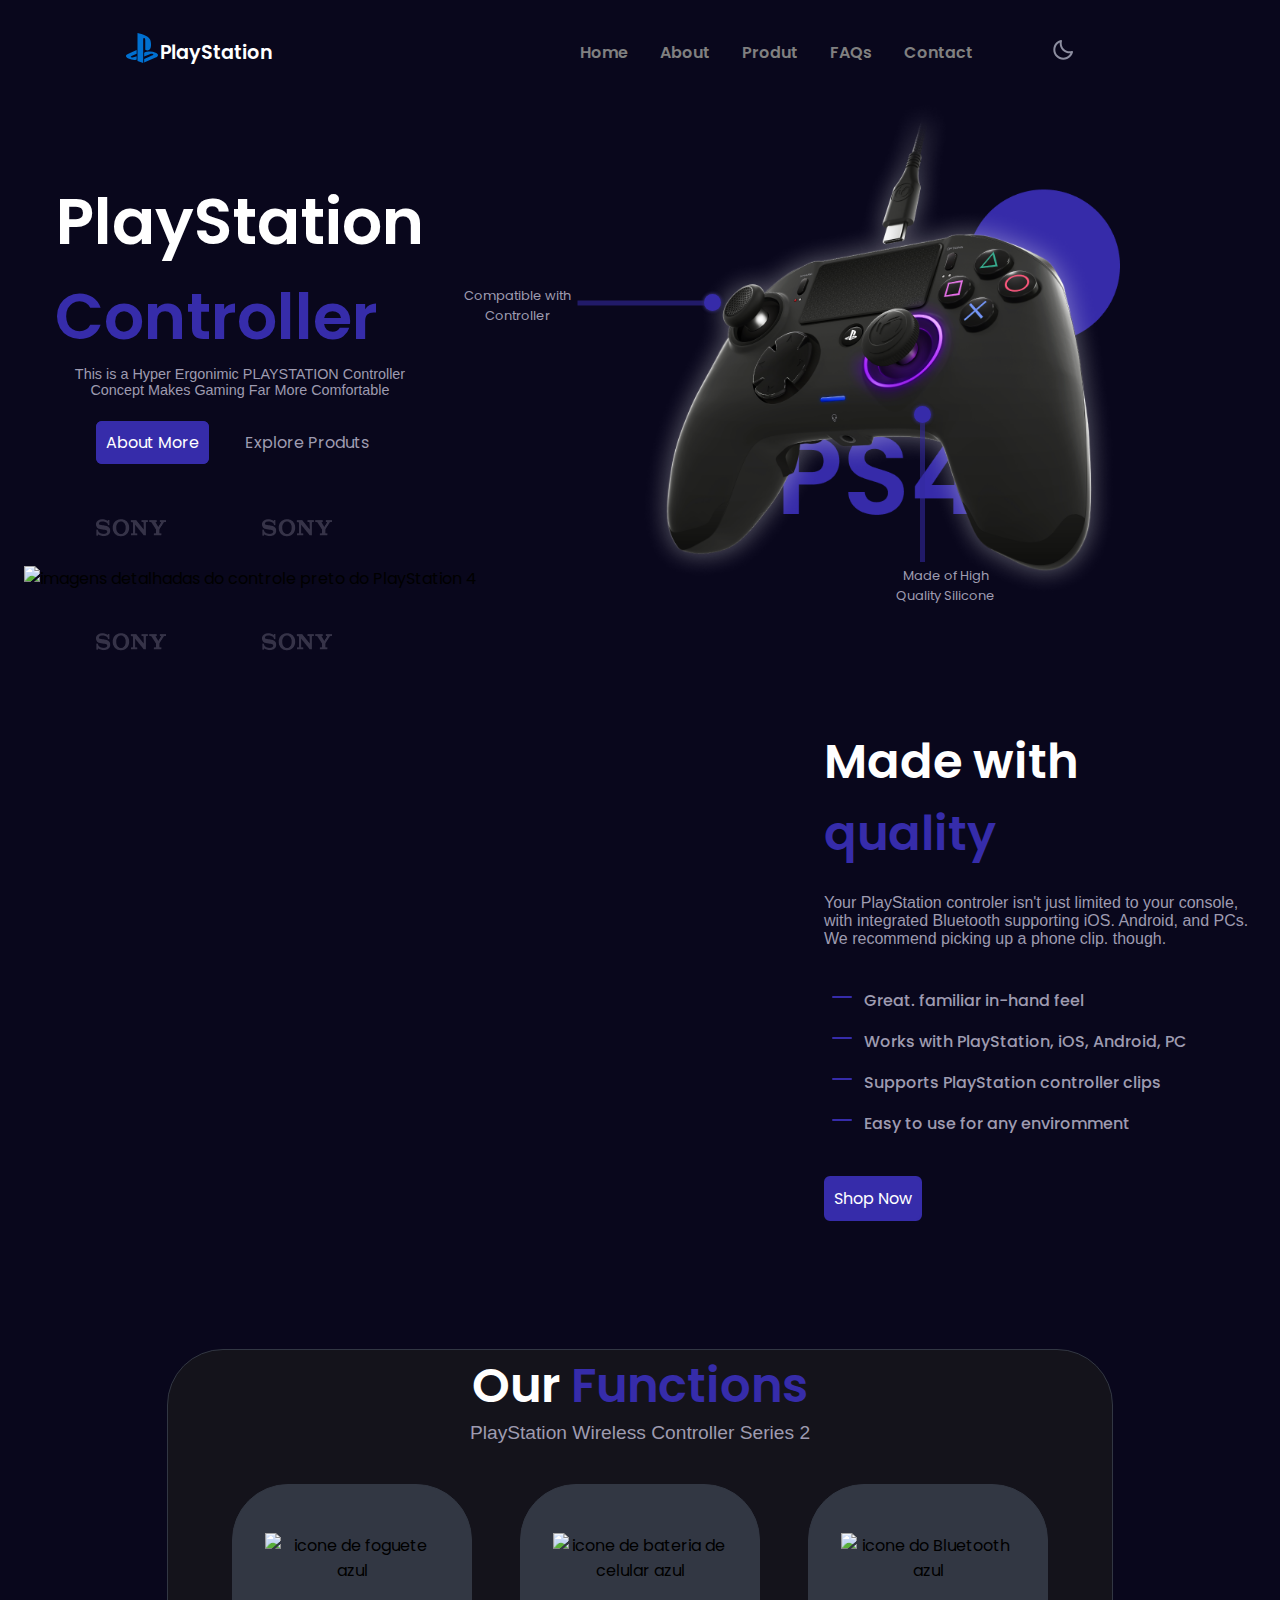
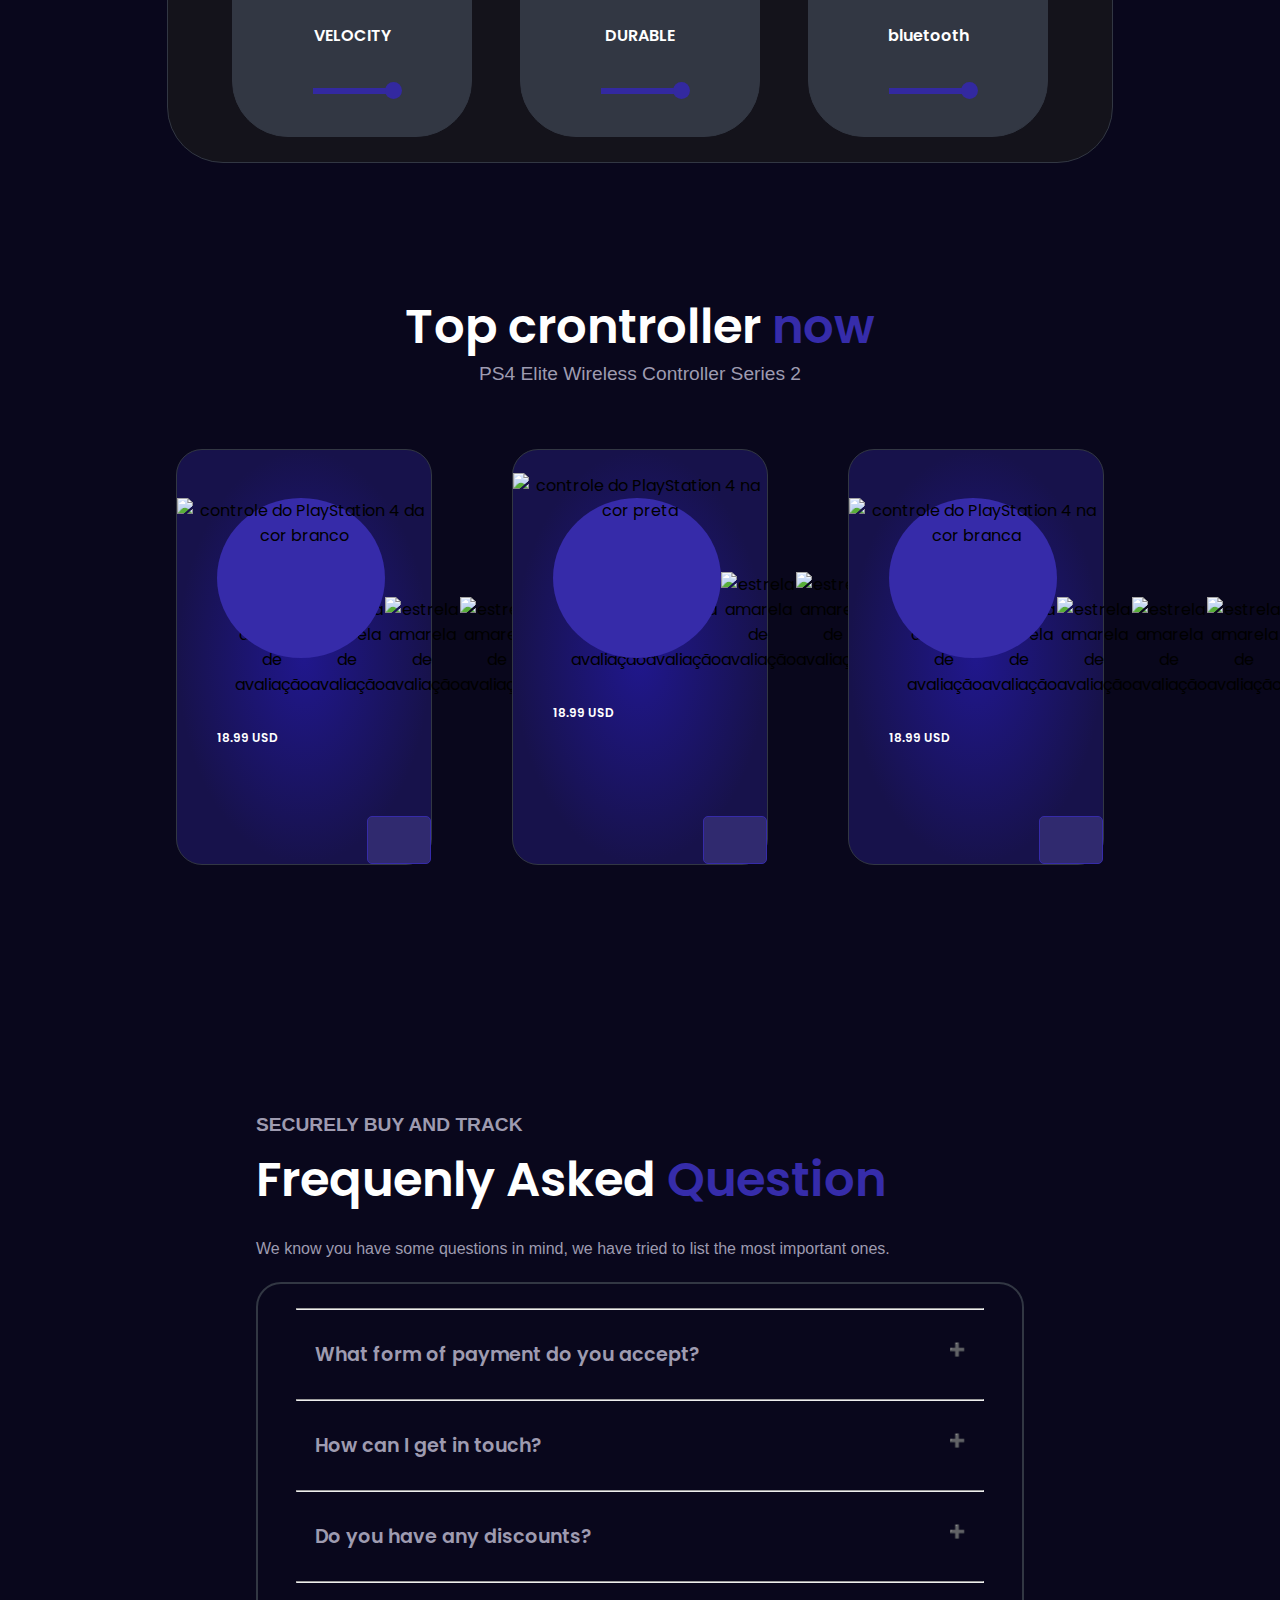
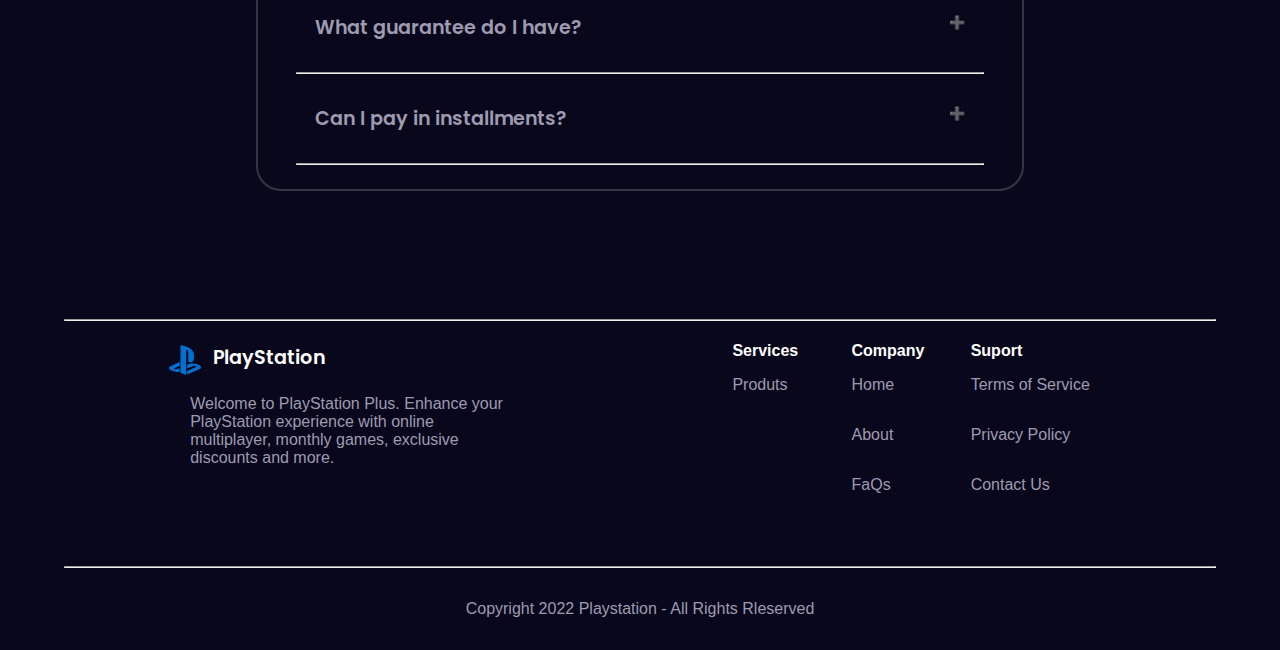
==== commit 1cb1c652: "Update index.html" ====
--- a/index.html
+++ b/index.html
@@ -39,10 +39,10 @@
       <div class="menu">
         <ul class="links">
           <li class="nav-link"> <a href="#home"> Home</li></a>
-          <li class="nav-link"> <a href="#about"> About</li></a>
+          <li class="nav-link"> <a href="#"> About</li></a>
           <li class="nav-link"> <a href="#"> Produt</li></a>
           <li class="nav-link"> <a href="#faq"> FAQs</li></a>
-          <li class="nav-link"> <a href="#"> Contact</li></a>
+          <li class="nav-link"> <a href="assets/html/contact.html"> Contact</li></a>
           
           <div class="btn-dark-mode" >
              <img id="btn" src="assets/images/Dark.svg" alt="botão do dark mode"> 
@@ -80,7 +80,6 @@
             
             <div class="home-data-img">
               <img class="home-img desktop" src="assets/images/controller.png" alt="controle do PlayStation 4 da cor preta, versão desktop">
-              <img class="home-img mobile" src="assets/images/joystick.png" alt="controle do PlayStation 4 no cor preta, versão mobile">
              
              <span class="controle superior">Compatible with <br> Controller <div class="line1"></div><div class="circle1"></div></span>
              <span class="controle inferior">Made of High <br> Quality Silicone<div class="line2"></div><div class="circle2"></div></span>
@@ -212,7 +211,7 @@
         
             <div class="faq-one">
               <hr class="hr-line">
-              <h1 class="faq-page">The most popular question</h1>
+              <h1 class="faq-page">What form of payment do you accept?</h1>
 
               <div class="faq-body">
                   <p>Take full control of every game using the smartest controller design we've ever created. <br> 
@@ -221,7 +220,7 @@
           </div>
           <hr class="hr-line">
           <div class="faq-two">
-              <h1 class="faq-page">The most popular question</h1>
+              <h1 class="faq-page">How can I get in touch?</h1>
 
               <div class="faq-body">
                 <p>Take full control of every game using the smartest controller design we've ever created. <br> 
@@ -230,7 +229,7 @@
           </div>
           <hr class="hr-line">
           <div class="faq-three">  
-          <h1 class="faq-page">The most popular question</h1>
+          <h1 class="faq-page">Do you have any discounts?</h1>
   
               <div class="faq-body">
                 <p>Take full control of every game using the smartest controller design we've ever created. <br> 
@@ -239,7 +238,7 @@
             </div>
             <hr class="hr-line">
             <div class="faq-three">  
-              <h1 class="faq-page">The most popular question</h1>
+              <h1 class="faq-page">What guarantee do I have?</h1>
       
                   <div class="faq-body">
                     <p>Take full control of every game using the smartest controller design we've ever created. <br> 
@@ -248,7 +247,7 @@
                 </div>
                 <hr class="hr-line">
                 <div class="faq-three">  
-                  <h1 class="faq-page">The most popular question</h1>
+                  <h1 class="faq-page">Can I pay in installments?</h1>
           
                       <div class="faq-body">
                         <p>Take full control of every game using the smartest controller design we've ever created. <br> 
@@ -268,9 +267,9 @@
       <div class="footer-content">
         <div class="left-footer">
           <div class="logo-footer">
-            <img class="logo-img" src="assets/images/logo.svg" alt="logo do PlayStation" />
+            <img class="footer-icon" src="assets/images/logo.svg" alt="logo do PlayStation" />
             <h2 class="logo-titulo">PlayStation</h2>
-            <p class="footer-description">Welcome to PlayStation Plus. Enhance your <br>   PlayStation experience with online multiplayer, <br> monthly games, exclusive   discounts and more.</p>
+            <p class="footer-description">Welcome to PlayStation Plus. Enhance your   PlayStation experience with online multiplayer, monthly games, exclusive   discounts and more.</p>
          </div>
            <div class="social">
             <a href="https://github.com/EvanderInacio" target="_blank"><i class="uil uil-github"></i></a>
@@ -292,9 +291,9 @@
           </div>
           <div class="suport">
             <h4 class="footer-h4">Suport</h4>
-            <a class="footer-a" href="#">Terms of Service</a>
-            <a class="footer-a" href="#">Privacy Policy</a>
-            <a class="footer-a" href="#">Contact Us</a>
+            <a class="footer-a" href="assets/html/Terms.html">Terms of Service</a>
+            <a class="footer-a" href="assets/html/privacy.html">Privacy Policy</a>
+            <a class="footer-a" href="assets/html/contact.html">Contact Us</a>
           </div>
        </div>
      </div>
--- a/assets/css/style.css
+++ b/assets/css/style.css
@@ -0,0 +1,16 @@
+/*============ GLOBAL ==========*/
+@import './global/header.css';
+@import './global/global.css';
+@import './global/footer.css';
+
+/*=========== HOME ============*/
+@import './home/home.css';
+
+/*=========== TERMS ============*/
+@import './terms/terms.css';
+
+/*=========== PRIVACY ============*/
+@import './privacy/privacy.css';
+
+/*=========== CONTACT ============*/
+@import './contact/contact.css';
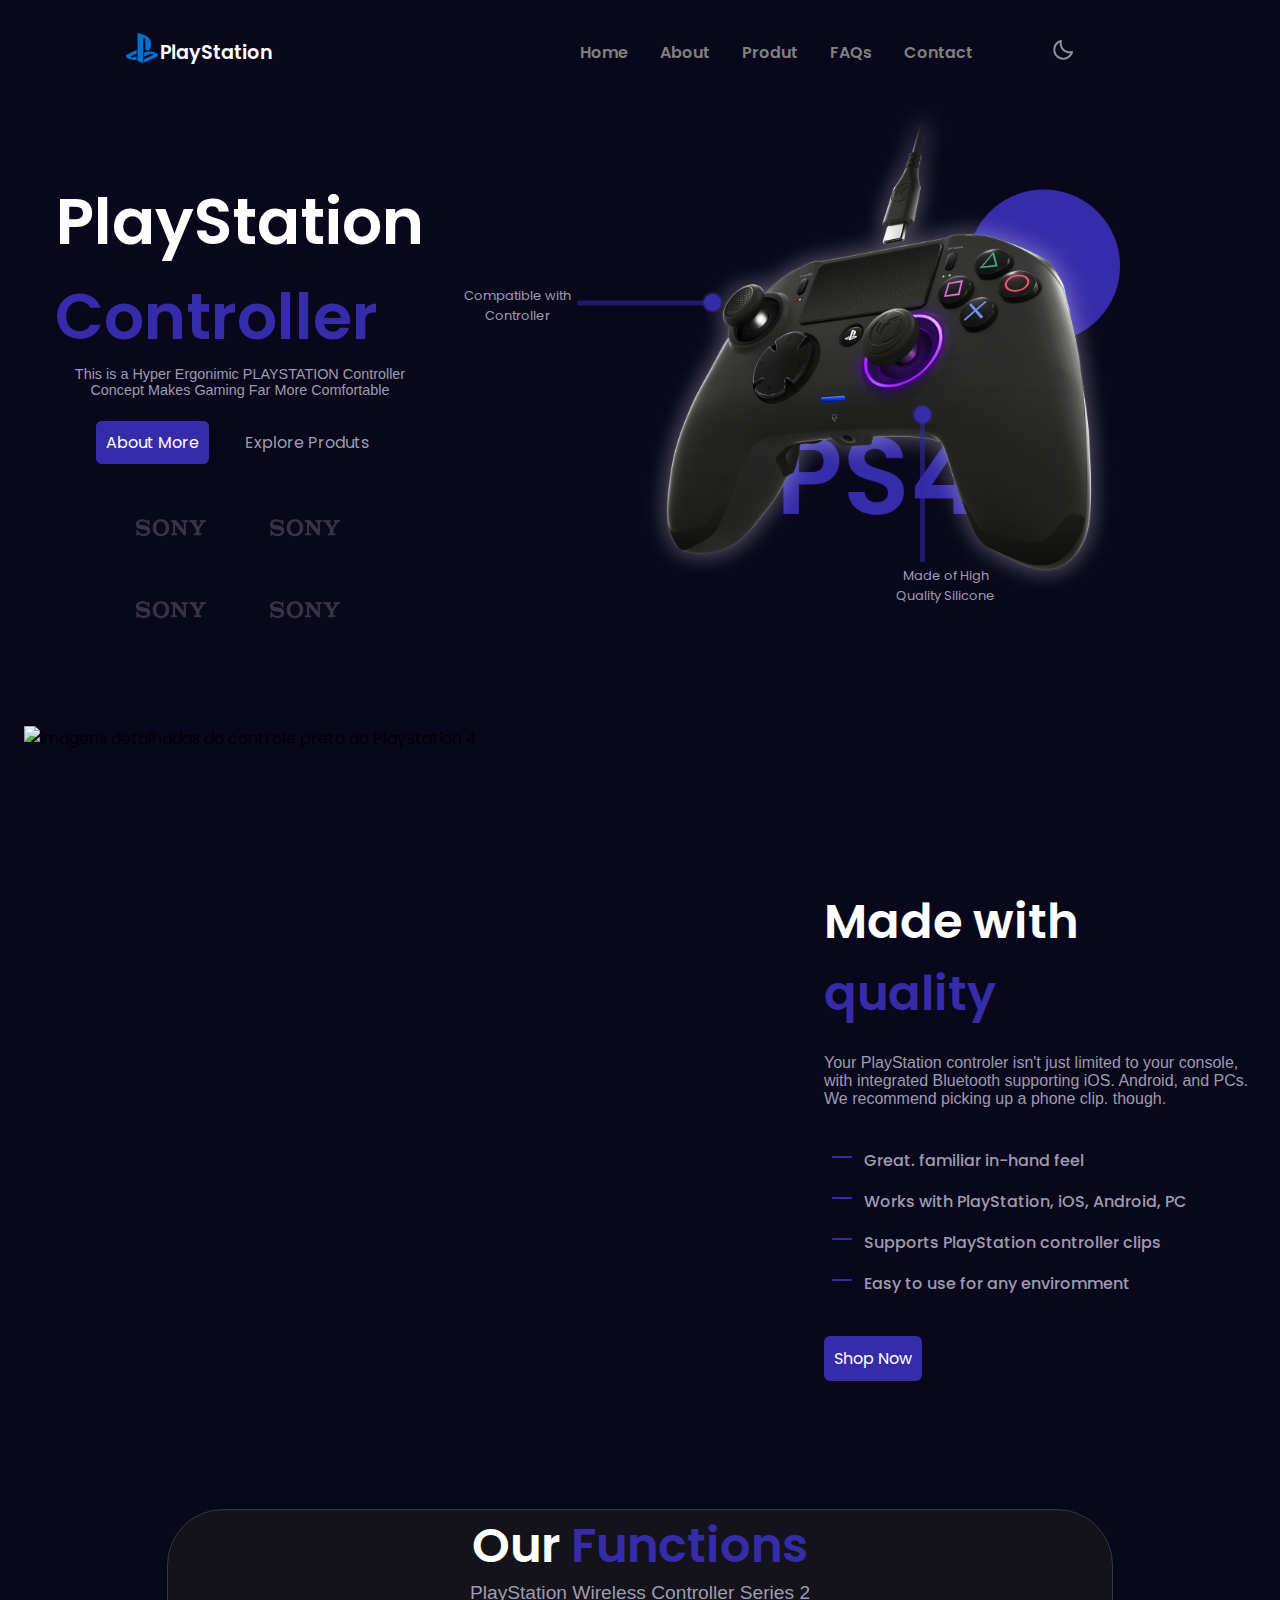
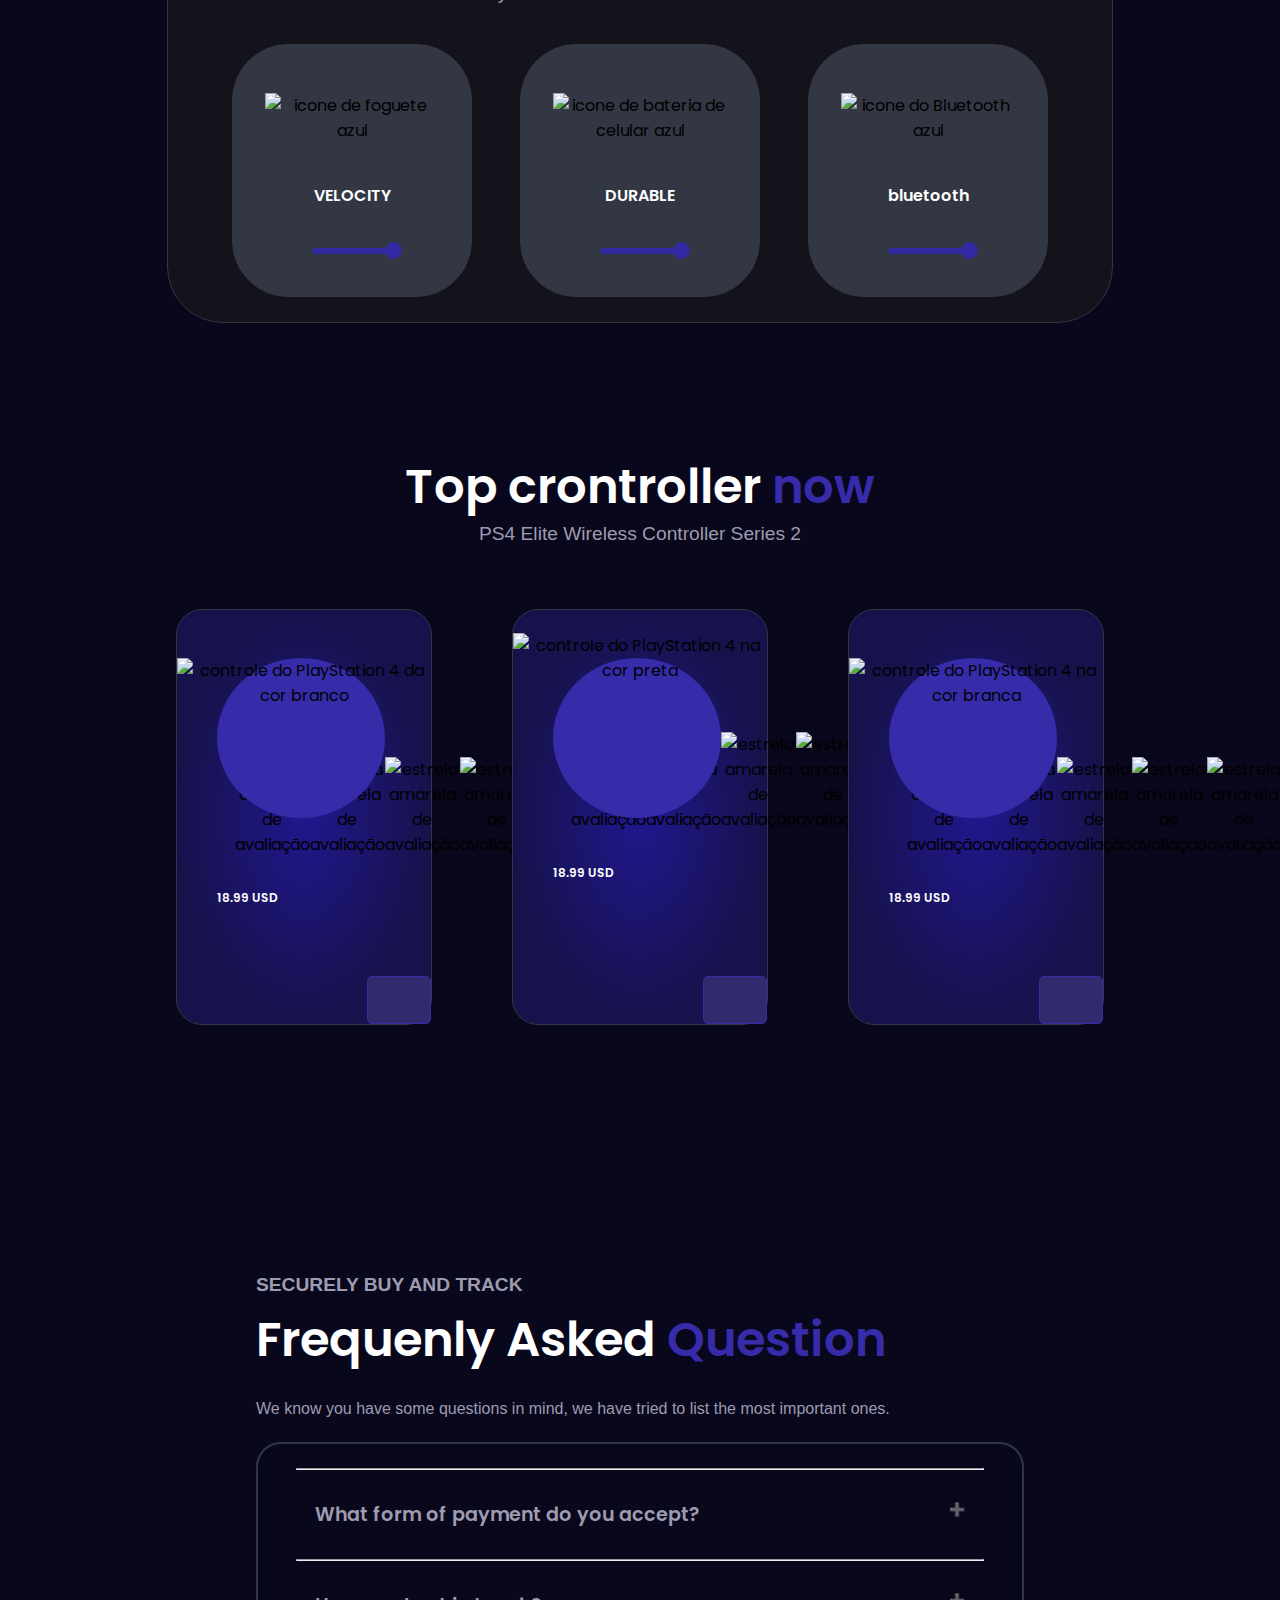
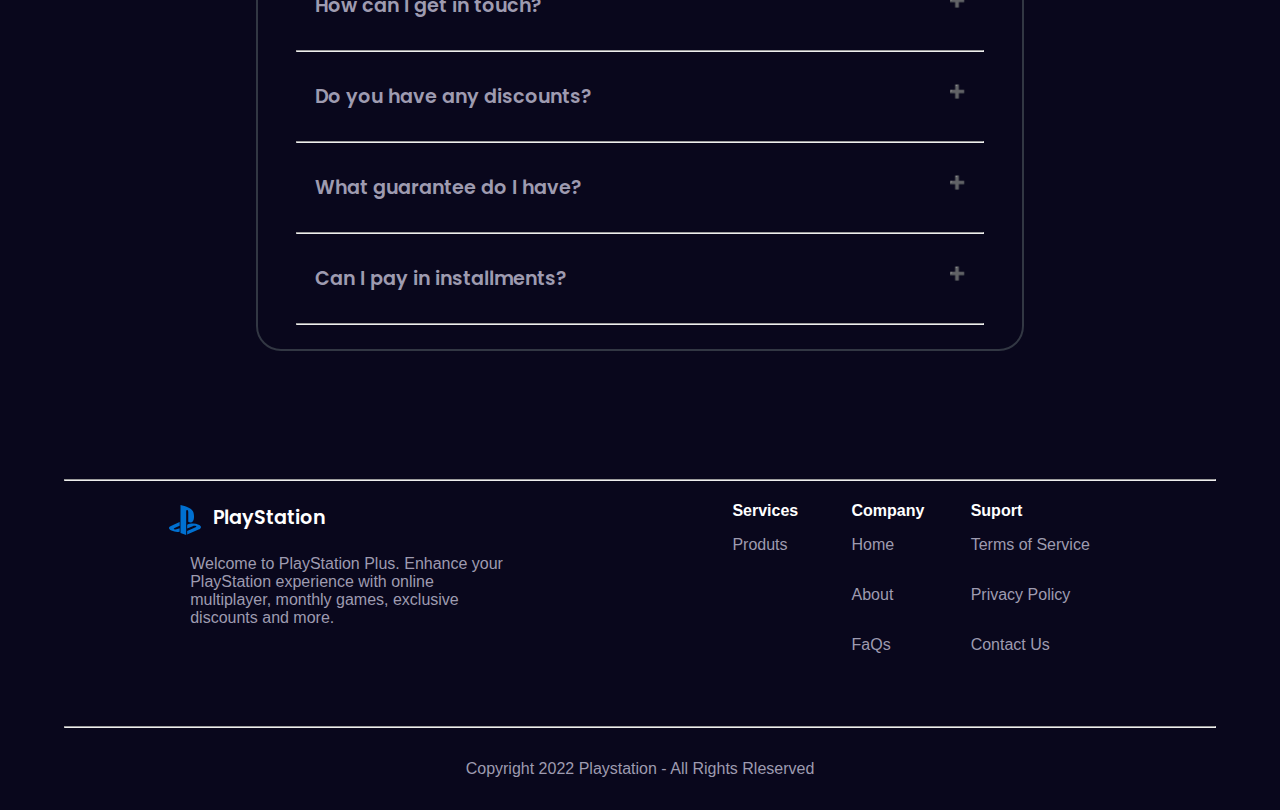
==== commit 3dcc5811: "Update index.html" ====
--- a/index.html
+++ b/index.html
@@ -39,7 +39,7 @@
       <div class="menu">
         <ul class="links">
           <li class="nav-link"> <a href="#home"> Home</li></a>
-          <li class="nav-link"> <a href="#"> About</li></a>
+          <li class="nav-link"> <a href="assets/html/about.html"> About</li></a>
           <li class="nav-link"> <a href="#"> Produt</li></a>
           <li class="nav-link"> <a href="#faq"> FAQs</li></a>
           <li class="nav-link"> <a href="assets/html/contact.html"> Contact</li></a>
@@ -80,7 +80,7 @@
             
             <div class="home-data-img">
               <img class="home-img desktop" src="assets/images/controller.png" alt="controle do PlayStation 4 da cor preta, versão desktop">
-             
+           
              <span class="controle superior">Compatible with <br> Controller <div class="line1"></div><div class="circle1"></div></span>
              <span class="controle inferior">Made of High <br> Quality Silicone<div class="line2"></div><div class="circle2"></div></span>
            </div>
@@ -286,7 +286,7 @@
           <div class="company">
             <h4 class="footer-h4">Company</h4>
             <a class="footer-a" href="#home">Home</a>
-            <a class="footer-a" href="#">About</a>
+            <a class="footer-a" href="./assets/html/about.html">About</a>
             <a class="footer-a" href="#faq">FaQs</a>
           </div>
           <div class="suport">
--- a/assets/css/style.css
+++ b/assets/css/style.css
@@ -14,3 +14,6 @@
 
 /*=========== CONTACT ============*/
 @import './contact/contact.css';
+
+/*=========== ABOUT ============*/
+@import './about/about.css';
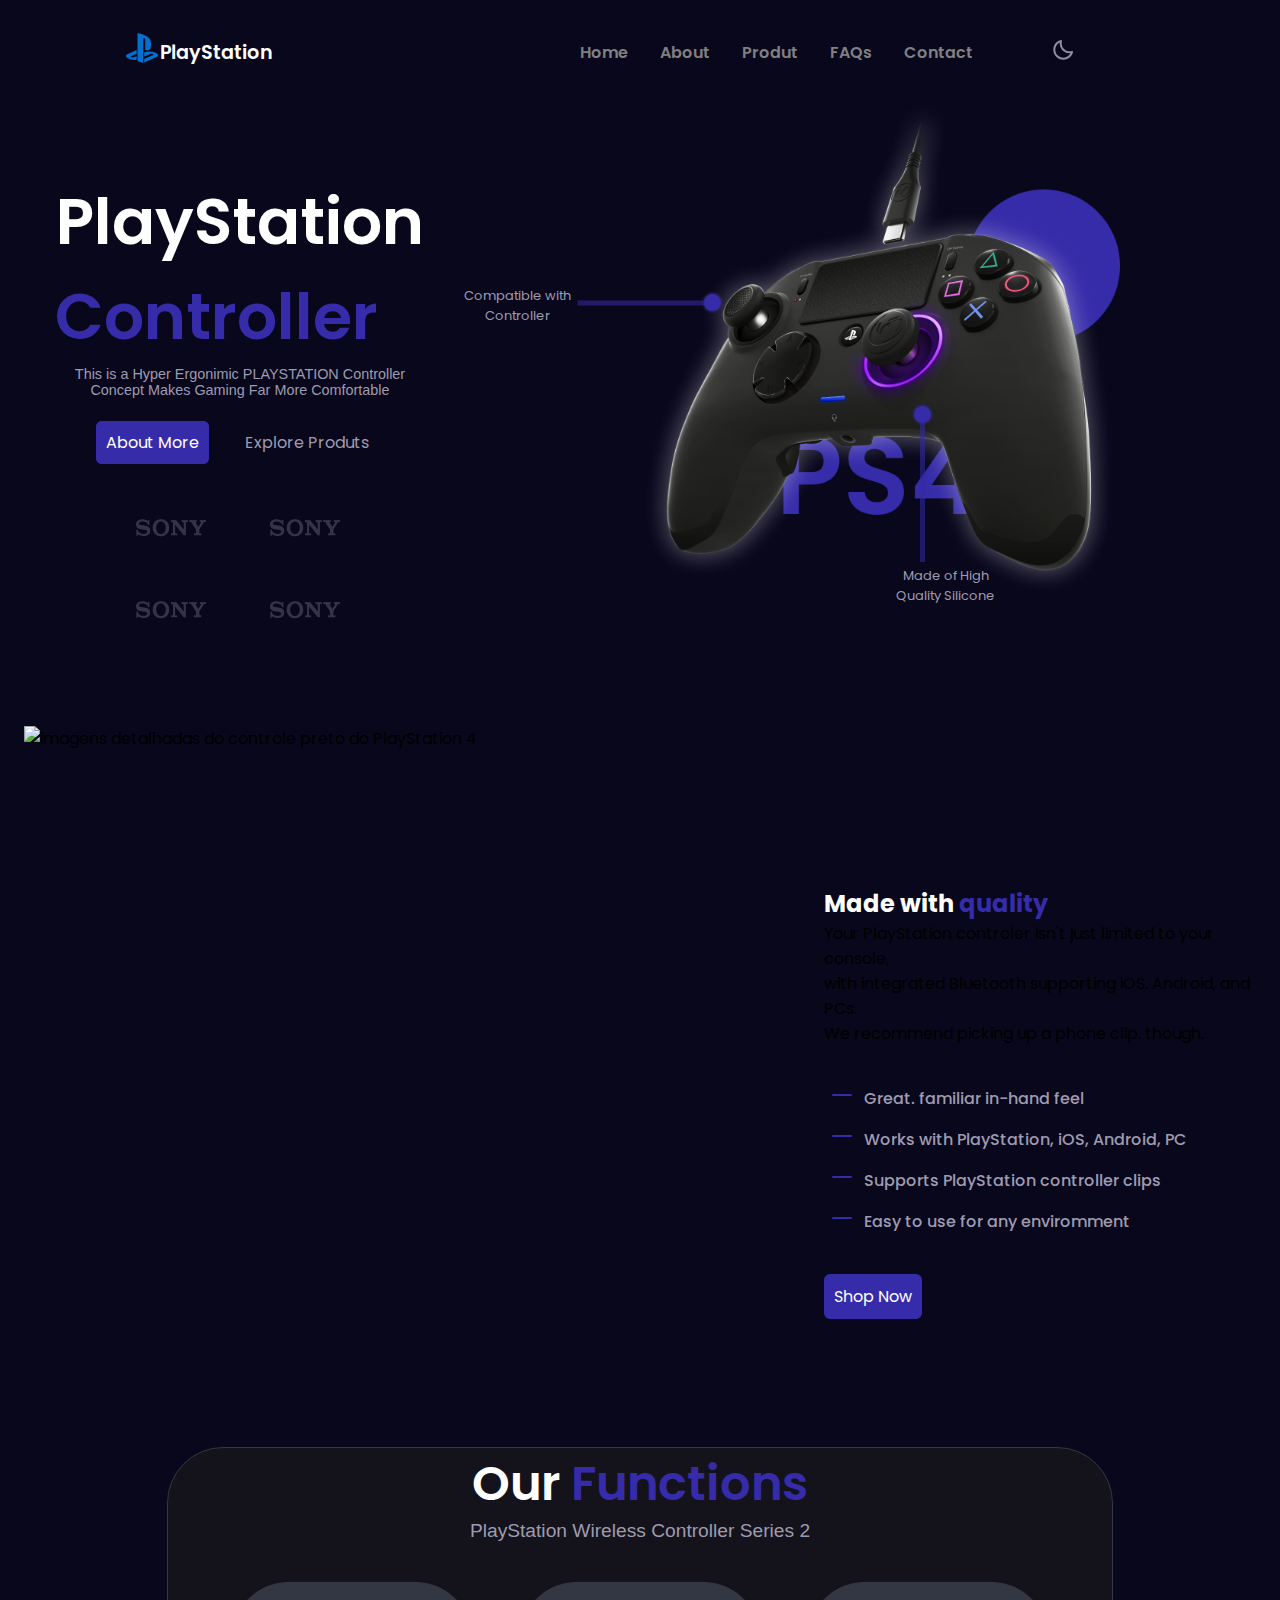
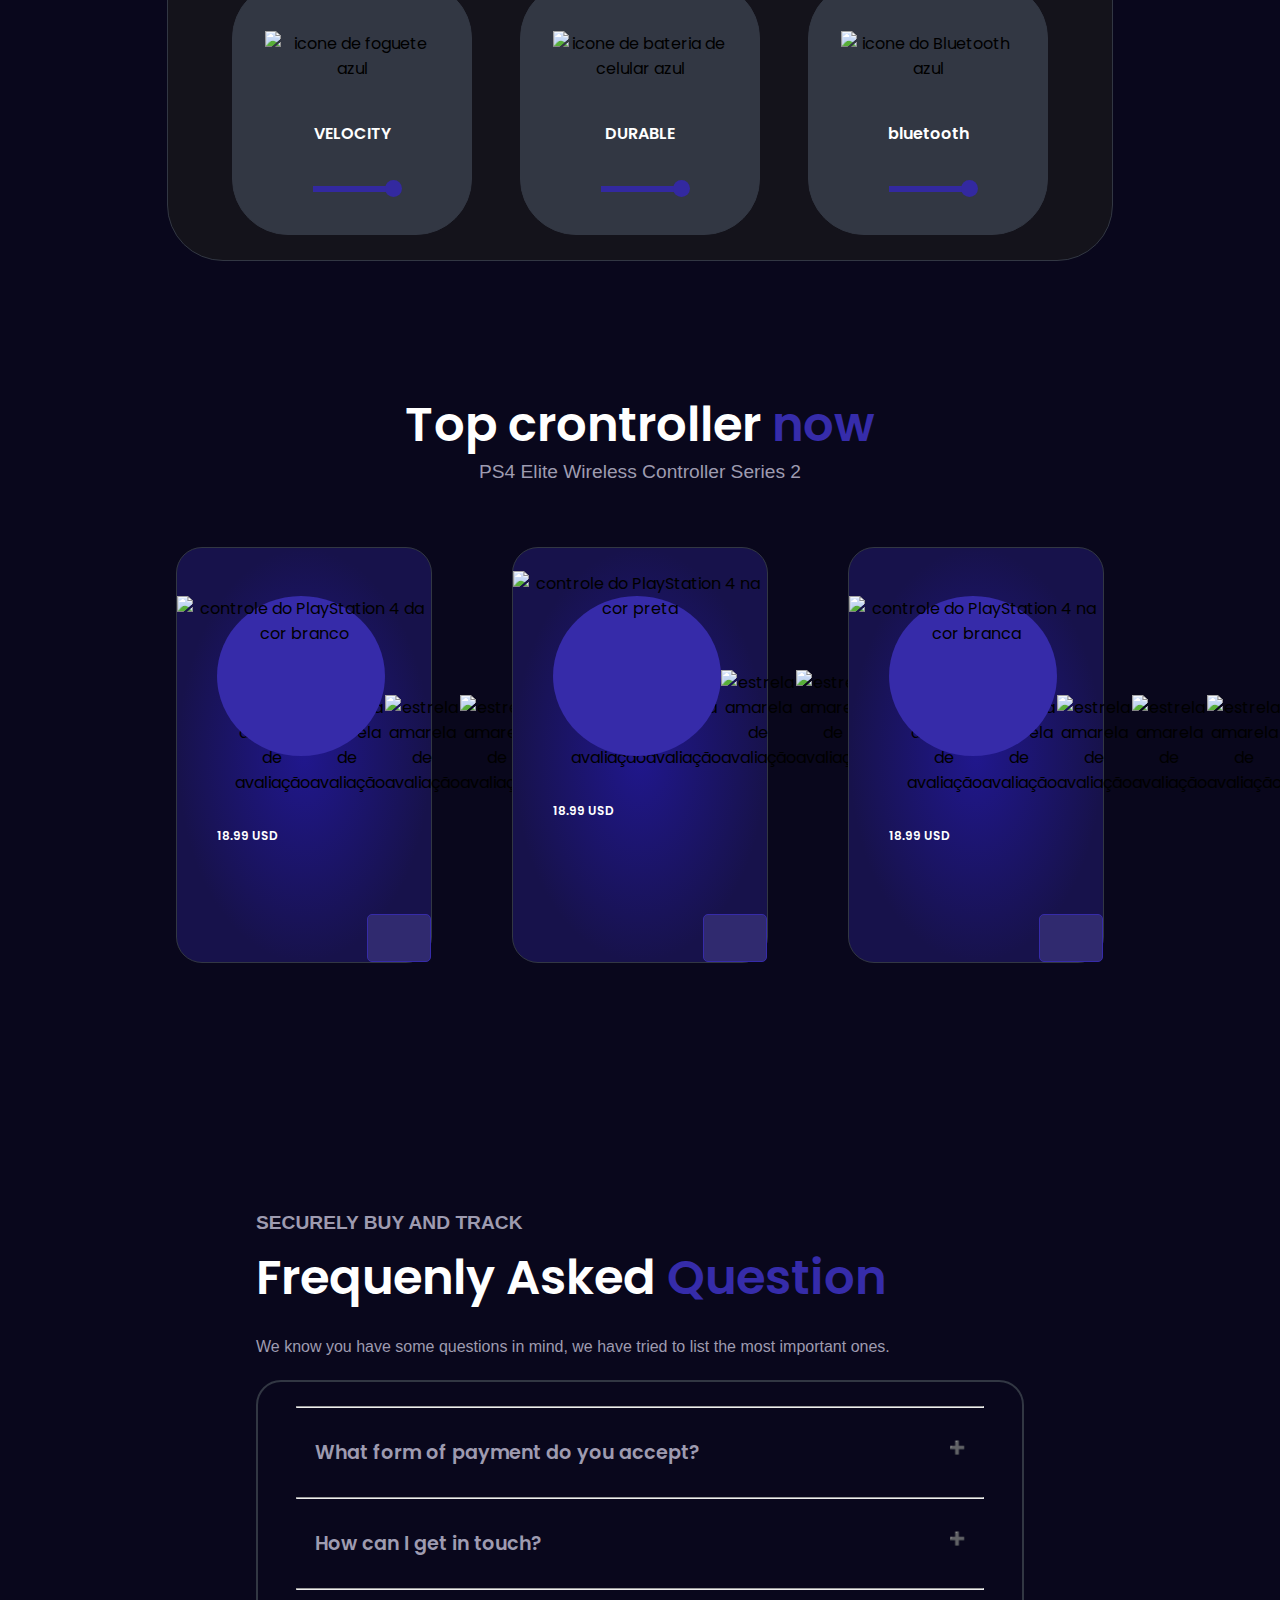
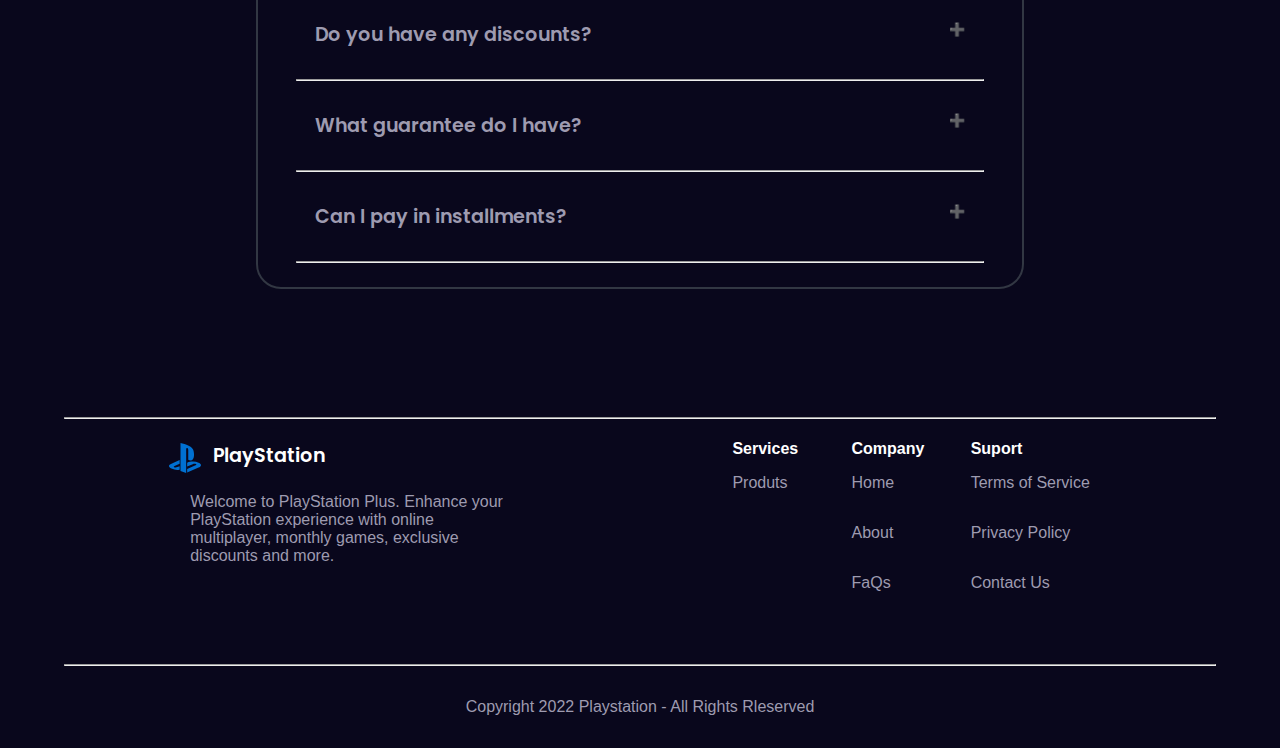
==== commit 3cb27181: "Update index.html" ====
--- a/index.html
+++ b/index.html
@@ -65,7 +65,7 @@
               <p class="home-description">This is a Hyper Ergonimic PLAYSTATION Controller <br> Concept Makes Gaming Far More Comfortable</p>
               
               <div class="home-button">
-                <a class="btn-about-more" href="#about">About More</a>
+                <a class="btn-about-more" href="assets/html/about.html">About More</a>
                 <a class="btn-explore" href="#">Explore Produts <i class="uil uil-arrow-right"></i></a>
               </div>
 
@@ -96,8 +96,8 @@
           </div>
 
           <div class="about-data">
-            <h2 class="about-title section-title">Made with <span class="section-span">quality</span></h2>
-            <p class="about-description">Your PlayStation controler isn't just limited to your console, <br> with integrated Bluetooth supporting iOS. Android, and PCs. <br> We recommend picking up a phone clip. though.</p>
+            <h2 class="about-home-title section-title">Made with <span class="section-span">quality</span></h2>
+            <p class="about-home-description">Your PlayStation controler isn't just limited to your console, <br> with integrated Bluetooth supporting iOS. Android, and PCs. <br> We recommend picking up a phone clip. though.</p>
 
             <ul class="about-list">
               <li>Great. familiar in-hand feel</li>
@@ -106,7 +106,7 @@
               <li>Easy to use for any enviromment</li>
             </ul>
 
-            <div class="button-about"><a href="#">Shop Now <i class="uil uil-arrow-right btn"></i></a></div>
+            <div class="button-about"><a href="assets/html/buy.html">Shop Now <i class="uil uil-arrow-right btn"></i></a></div>
           </div>
         </div>
       </section>
